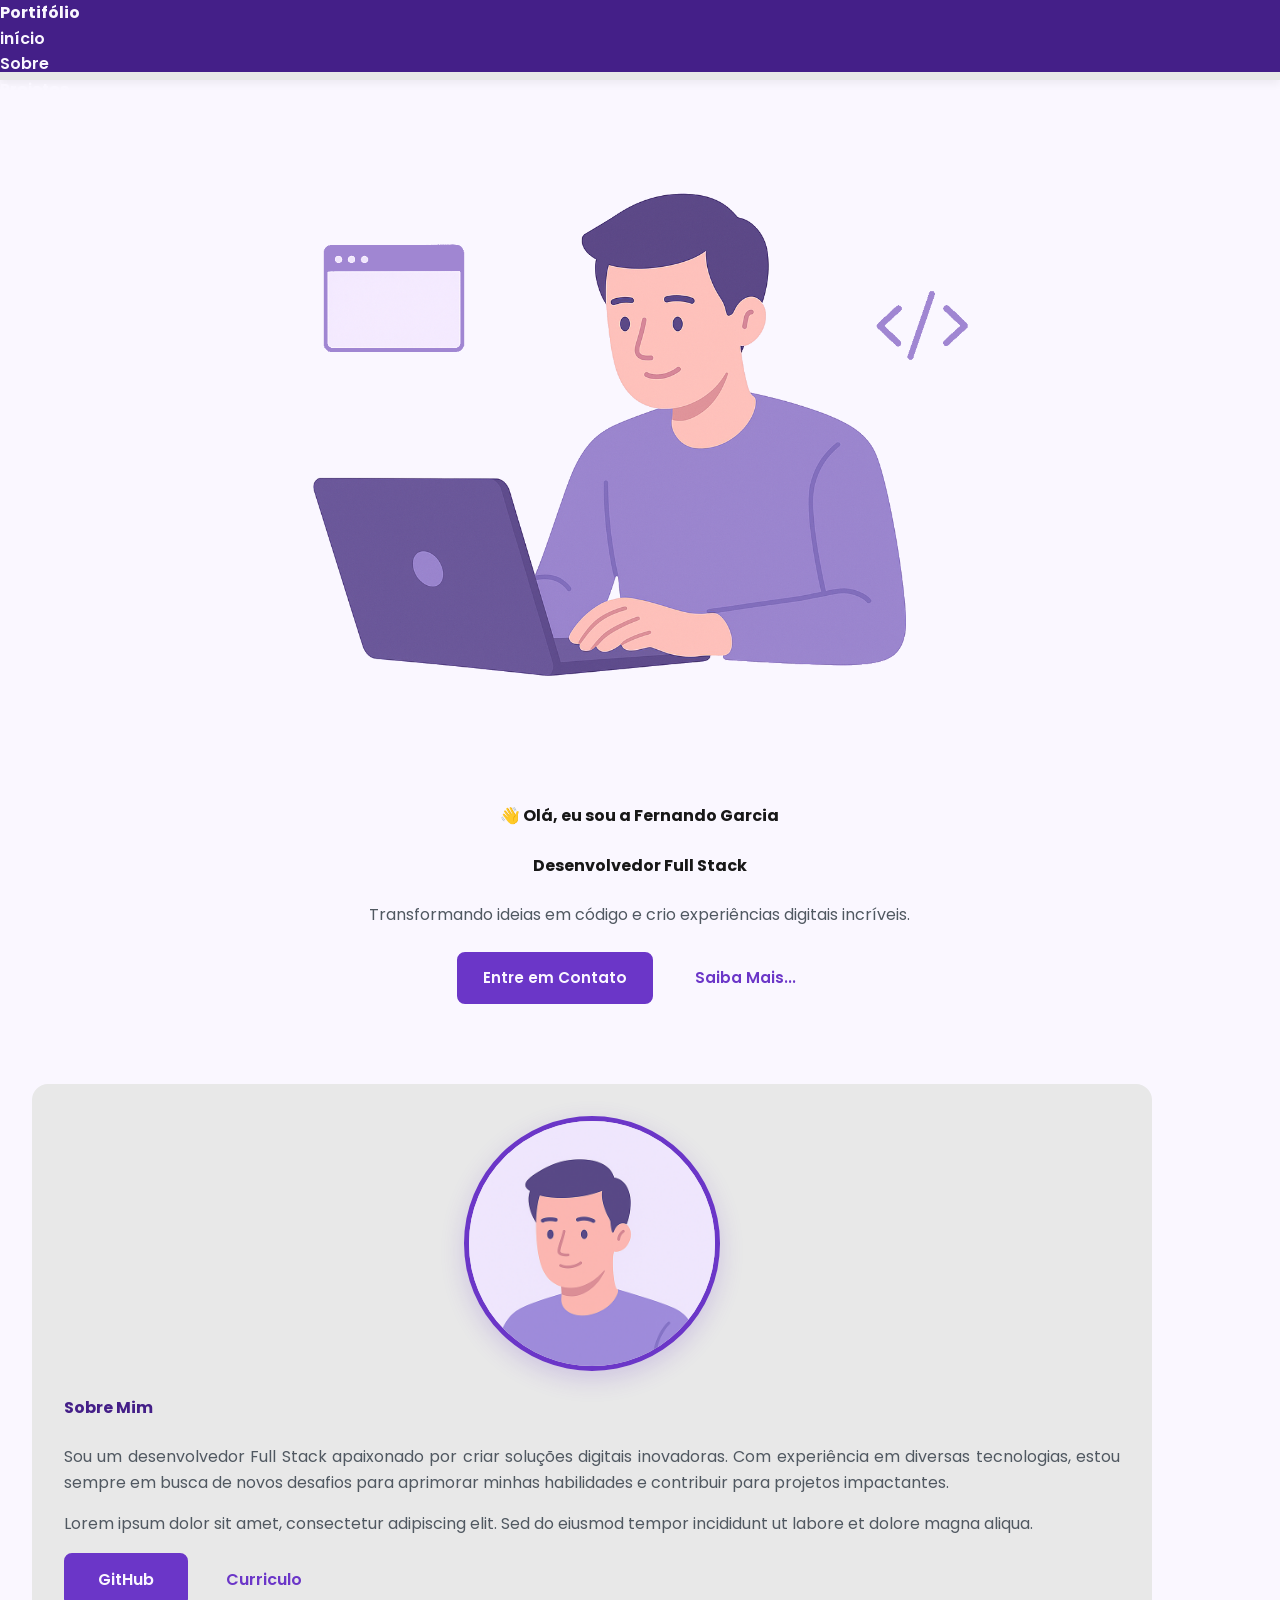
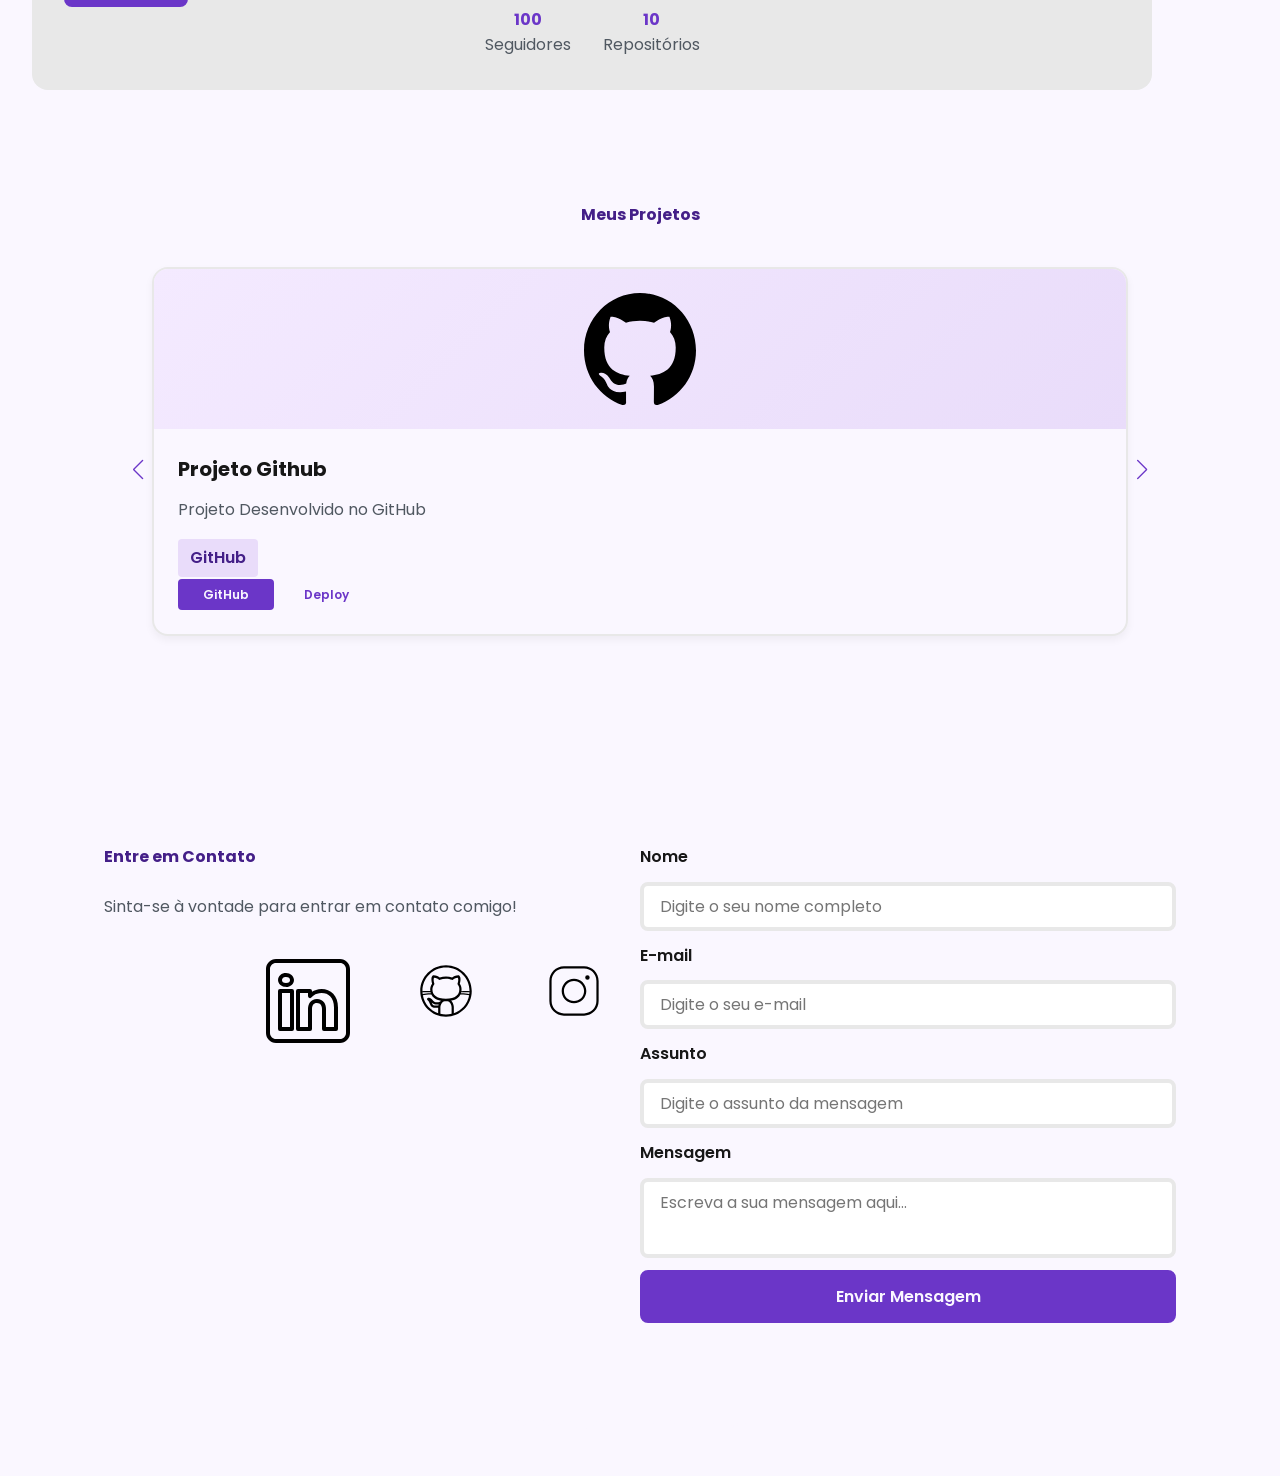
==== index.html @ 5443dad3 "HTML OK - CSS Atualizando" ====
<!DOCTYPE html>
<html lang="pt-br">

<head>

    <!-- Fontes do Google -->
    <link rel="preconnect" href="https://fonts.googleapis.com">
    <link rel="preconnect" href="https://fonts.gstatic.com" crossorigin>

    <!-- Fonte do Google - Poppins -->
    <link href="https://fonts.googleapis.com/css2?family=Poppins&display=swap" rel="stylesheet">

    <meta charset="UTF-8">

    <meta name="viewport" content="width=device-width, initial-scale=1.0">

    <meta name="author" content="Generation Brasil">
    <meta name="description" content="Portfólio da Generation Brasil, 
                desenvolvedor Full Stack especializado em criar experiências 
                digitais incríveis. Conheça meus projetos e entre em contato.">
    <meta name="robots" content="index, follow">

    <link rel="icon" type="image/svg+xml" href="./assets/img/favicon.svg">

    <!-- SWIPER CSS -->
    <link rel="stylesheet" href="https://cdn.jsdelivr.net/npm/swiper@11/swiper-bundle.min.css">

    <!-- Link para a Folha de Estilo da Página - CSS -->
    <link rel="stylesheet" href="./assets/css/style.css">

    <title>Portfólio Generation Brasil</title>
</head>

<body>
    <!-- Cabeçalho da Página (header) -->
    <header>

        <div class="menu- content">

            <!-- TÍTULO -->
            <a href="index.html" id="titulo">Portifólio</a>

            <!-- MENU -->
            <nav>
                <ul class="menus-list">
                    <li><a href="#hero">início</a></li>
                    <li><a href="#about">Sobre</a></li>
                    <li><a href="#projects">Projetos</a></li>
                    <li><a href="#contact">Contato</a></li>
                </ul>
            </nav>

        </div>

    </header>

    <!-- Seção Principal da Página (main) -->
    <main>

        <!-- Seção de Boas Vindas -->
        <section id="hero" class="section-container hero-container">

            <!-- BOAS VINDAS -->
            <article class="hero-content">

                <span>👋 Olá, eu sou a Fernando Garcia
                </span>
                <h1>Desenvolvedor Full Stack</h1>
                <p>Transformando ideias em código e crio experiências digitais incríveis.

                <div class="buttons-container">
                    <a href="#contact" class="botao">Entre em Contato</a>
                    <a href="#about" class="botao-outline">Saiba Mais...</a>
                </div>

            </article>

            <!-- IMAGEM -->
            <figure class="hero-image">
                <img src="./assets/img/foto_dev_man.svg" alt="Foto do Autor" class="float-animation">
            </figure>

        </section>

        <!-- Seção Sobre o Autor -->
        <section id="about" class="section-container about-container">

            <figure class="about-image">
                <img src="./assets/img/avatar_dev_man.svg" alt="Foto do Perfil">
            </figure>

            <article class="about-content">
                <h2>Sobre Mim</h2>
                <p>
                    Sou um desenvolvedor Full Stack apaixonado por criar soluções digitais inovadoras.
                    Com experiência em diversas tecnologias, estou sempre em busca de novos desafios para aprimorar
                    minhas habilidades e contribuir para projetos impactantes.
                </p>
                <p> Lorem ipsum dolor sit amet, consectetur adipiscing elit. Sed do eiusmod tempor incididunt ut labore
                    et dolore magna aliqua.
                </p>

                <div class="about-button-data">
                    <div class="button-container">
                        <a href="#" target="_blank" class="botao">GitHub</a>
                        <a href="#" target="_blank" class="botao-outline">Curriculo</a>
                    </div>

                    <div class="data-container">
                        <div class="data-item">
                            <span class="data-number">100</span>
                            <span class="data-label">Seguidores
                            </span>
                        </div>
                        <div class="data-item">
                            <span class="data-number">10</span>
                            <span class="data-label">Repositórios</span>
                        </div>
                    </div>
                </div>
            </article>

        </section>

        <!-- Seção de Projetos do Autor -->
        <section id="projects" class="section-container projects-container">
            <h2>Meus Projetos</h2>

            <!-- Swiper Container -->
            <div class="swiper projects-swiper">
                <div class="swiper-wrapper">
                    <div class="swiper-slide">

                        <article class="project-card">
                            <figure class="project-image">
                                <img src="./assets/icons/languages/github.svg" alt="Icone GitHub">
                            </figure>

                            <div class="project-content">
                                <h3>Projeto Github</h3>
                                <p>Projeto Desenvolvido no GitHub</p>

                                <div class="project-tags">
                                    <span class="tag">GitHub</span>
                                </div>

                                <div class="project-buttons">
                                    <a href="#" target="_blank" class="botao botao-sm">
                                        GitHub
                                    </a>
                                    <a href="#" target="_blank" class="botao-outline botao-sm">
                                        Deploy
                                    </a>

                                </div>
                            </div>
                        </article>
                    </div>
                </div>

                <!-- Botões de navegação -->
                <div class="swiper-button-next"></div>
                <div class="swiper-button-prev"></div>

                <!-- Paginação -->
                <div class="swiper-pagination"></div>
            </div>
        </section>


        <!-- Seção Formulário de Contato e Redes Sociais -->
        <section id="contact" class="section-container contact-container">
            <!-- REDES SOCIAIS -->
            <article class="contact-info">
                <h2>Entre em Contato</h2>
                <p>Sinta-se à vontade para entrar em contato comigo!</p>
                <div class="social-container">
                    <a href="#" target="_blank" class="social-icon" aria-label="LinkedIn">
                    </a>
                    <img src="./assets/icons/social/linkedin.svg" alt="Link para o Linkedin">
                    <a href="#" target="_blank" class="social-icon" aria-label="GitHub">
                        <img src="./assets/icons/social/github.svg" alt="Link para o GitHub">
                    </a>
                    <a href="#" target="_blank" class="social-icon" aria-label="Instagram">
                        <img src="./assets/icons/social/instagram.svg" alt="Link para o Instagram">
                    </a>
                </div>
            </article>

            <!-- FORMULÁRIO -->
            <form id="formulario">
                <label for="nome">Nome</label>
                <input id="nome" name="nome" type="text" placeholder="Digite o seu nome completo">
                <span id="erro-nome"></span>
                <label for="email">E-mail</label>
                <input id="email" name="email" type="text" placeholder="Digite o seu e-mail">
                <span id="erro-email"></span>
                <label for="assunto">Assunto</label>
                <input id="assunto" name="assunto" type="text" placeholder="Digite o assunto da mensagem">
                <span id="erro-assunto"></span>
                <label for="mensagem">Mensagem</label>
                <textarea id="mensagem" name="mensagem" placeholder="Escreva a sua mensagem aqui..."></textarea>
                <span id="erro-mensagem"></span>
                <button class="botao" type="submit">Enviar Mensagem</button>
            </form>
        </section>

    </main>

    <!-- Rodapé da Página (footer) -->
    <footer>
        Desenvolvido por Fernando Garcia - 2026
    </footer>
</body>

</html>
---- assets/css/style.css ----
* {
    margin: 0;
    padding: 0;
    box-sizing: border-box;
    font-family: 'Poppins', sans-serif;
    font-weight: 400;
    text-decoration: none;
    outline: none;
}

:root {
    /* Paleta de Cores - Purple */
    --purple-50: #f4eaff;
    --purple-100: #e9dcfa;
    --purple-200: #cdb3f0;
    --purple-300: #b186e5;
    --purple-400: #9460db;
    --purple-500: #6b36c8;
    --purple-600: #5b2ca0;
    --purple-700: #4c2177;
    --purple-800: #441f88;
    --purple-900: #2a0e4d;
    --purple-950: #1a0730;

    /* Cores Neutras */
    --gray-200: #e8e8e8;
    --gray-400: #505861;
    --black: #171717;
    --white: #FAF7FF;

    /* Cores de Estado */
    --error: #e63946;

    /* Sombras */
    --shadow-sm: 0 0.25rem 0.5rem rgba(0, 0, 0, 0.05);
    --shadow-md: 0 0.25rem 0.75rem rgba(107, 54, 200, 0.3);
    --shadow-lg: 0 0.5rem 1.5rem rgba(107, 54, 200, 0.2);

    /* Espaçamentos */
    --spacing-xs: 0.5rem;
    --spacing-sm: 1rem;
    --spacing-md: 1.5rem;
    --spacing-lg: 2rem;
    --spacing-xl: 3rem;
    --spacing-2xl: 4rem;

    /* Tamanhos de Fonte */
    --text-sm: 0.75rem;
    --text-base: 1rem;
    --text-lg: 1.25rem;
    --text-xl: 1.5rem;
    --text-2xl: 2rem;
    --text-3xl: 2.5rem;

    /* Border Radius */
    --radius-sm: 0.25rem;
    --radius-md: 0.5rem;
    --radius-lg: 1rem;
    --radius-xl: 2rem;
    --radius-full: 50%;

    /* Animação Padrão */
    --transition-default: all 0.3s ease;
}

html {
    scroll-behavior: smooth;
}

body {
    display: flex;
    flex-direction: column;
    min-height: 100vh;
    background-color: var(--white);
    line-height: 1.6;
    color: var(--black);
}

main {
    flex: 1;
}

.section-container {
    max-width: 70rem;
    margin: 0 auto;
    padding: var(--spacing-xl) var(--spacing-md);
    scroll-margin-top: 6rem;
}

.buttons-container {
    display: flex;
    gap: var(--spacing-sm);
}

.botao,
.botao-outline {
    display: inline-block;
    padding: 0.75rem 2rem;
    border: 0.15rem solid transparent;
    border-radius: var(--radius-md);
    font-size: var(--text-base);
    font-weight: 600;
    text-align: center;
    cursor: pointer;
    transition: var(--transition-default);
}

/* Botão preenchido (primário) */
.botao {
    border-color: var(--purple-500);
    background-color: var(--purple-500);
    color: var(--white);
}
.botao:hover {
    border-color: var(--purple-800);
    background-color: var(--purple-800);
    box-shadow: var(--shadow-md);
    transform: translateY(-0.25rem);
}


/* Botão outline (secundário) */
.botao-outline {
    border-color: var (--purple-500);
    background-color: transparent;
    color: var(--purple-500);
}
.botao-outline:hover {
    border-color: var(--purple-500);
    background-color: var(--purple-500);
    color: var(--white);
    transform: translateY(-0.25rem);
}


/* Modificador para botões pequenos (usado em projetos) */
.botao.botao-sm,
.botao-outline.botao-sm {
    min-width: 6rem;
    padding: 0.25rem var(--spacing-sm);
    border-width: 0.125rem;
    border-radius: 0.25rem;
    font-size: var(--text-sm);
}

header {
    position: sticky;
    top: 0;
    z-index: 1000;
    width: 100%;
    height: 5rem;
    border-bottom: var(--spacing-xs) solid var(--gray-200);
    background-color: var(--purple-800);
    box-shadow: var(--shadow-sm);
}
header a {
    font-weight: 600;
    color: var(--white);
    transition: color 0.3s ease;
}
header a:hover {
    color: var(--purple-100);
}



#titulo {
    font-size: var(--text-2x1);
    font-weight: 700;
}
.menu-content {
    display: flex;
    justify-content: space-between;
    align-items: center;
    max-width: 70rem;
    height: 100%;
    margin: 0 auto;
    padding: 0 var(--spacing-md);
}
.menu-list {
    display: flex;
    gap: var(--spacing-lg);
    list-style: none;
}
.menu-list a{
    padding: var(--spacing-xs);
}




.hero-container {
    display: flex;
    align-items: center;
    gap: var(--spacing-2xl);
    min-height: calc(100vh - 5rem);
}

.hero-content {
    display: flex;
    flex: 1;
    flex-direction: column;
    gap: var(--spacing-md);
}

.hero-content span {
    font-size: var(--text-xl);
    font-weight: 700;
}

.hero-content h1 {
    font-size: var(--text-3x1);
    font-weight: 700;
}

.hero-content p,
.about-content p,
.contact-info p {
    font-size: var(--text-lg);
    color: var(--gray-400);
}

.hero-image {
    display: flex;
    flex: 1;
    justify-content: center;
}

.hero-image img {
    width: 100%;
    max-width: 100%;
    border-radius: var(--radius-xl);
}

/* Animação flutuante */
@keyframes float {
0%,
100% {
transform: translateY(0);
}

50% {
transform: translateY(-1.25rem);
}
}

.float-animation {
animation: float 3s ease-in-out infinite;
}

.about-container {
    display: flex;
    align-items: center;
    gap:
    var(--spacing-2xl);
    margin: var(--spacing-2x1) auto;
    border-radius: var(--radius-lg);
    background-color: var(--gray-200);
}
.about-image {
    flex: 0 0 17.5rem;
}

.about-image img {
    width: 100%;
    border: 0.35rem solid var(--purple-500);
    border-radius: var(--radius-full);
    box-shadow: var(--shadow-lg);
}

.about-content h2,
.projects-container h2,
.contact-info h2 {
    margin-bottom: var(--spacing-md);
    font-size: var(--text-3x1);
    font-weight: 700;
    color: var(--purple-800);
}

.about-content p {
    margin-bottom: var(--spacing-sm);
    text-align: justify;
}

.about-buttons-data {
    display: flex;
    justify-content: space-between;
    align-items: center;
    gap: var(--spacing-lg);
    margin-top: var(--spacing-lg);
}

.about-buttons-data.botao {
    margin-right: auto;
}

.data-container {
    display: flex;
    gap: var(--spacing-lg);
    margin-top: 0;
}

.data-item {
    display: flex;
    flex-direction: column;
    align-items: center;
}

.data-number {
    font-size: var(--text-x1);
    font-weight: 700;
    text-align: center;
    color: var(--purple-500);
}

.data-label {
    font-size: var(--text-base);
    text-align: center;
    color: var(--gray-400);
}

.projects-container {
    scroll-margin-top: 3rem;
    margin: var(--spacing-2xl) auto;
    text-align: center;
}

.projects-swiper {
    position: relative;
    width: 100%;
    padding: var(--spacing-sm) var(--spacing-xl) var(--spacing-xl);
    overflow: hidden;
}

.project-card {
    display: flex;
    flex-direction: column;
    width: 100%;
    height: 100%;
    border: 0.15rem solid var(--gray-200);
    border-radius: var(--radius-lg);
    background-color: var(--white);
    box-shadow: var(--shadow-sm);
    overflow: hidden;
    transition: var(--transition-default);
}

.project-card:hover {
    box-shadow: var(--shadow-lg);
}

.project-image {
    display: flex;
    align-items: center;
    justify-content: center;
    width: 100%;
    height: 10rem;
    background: linear-gradient(135deg, var(--purple-50) 0%, var(--purple-100) 100%);
}

.project-image img {
    width: 75%;
    height: 75%;
    max-width: 7rem;
    max-height: 7rem;
    object-fit: contain;
    transition: transform 0.3s ease;
}

.project-content {
    display: flex;
    flex: 1;
    flex-direction: column;
    padding: var(--spacing-md);
    text-align: left;
}

.project-content h3 {
    margin-bottom: 0.75rem;
    font-size: var(--text-lg);
    font-weight: 700;
}

.project-content p {
    flex: 1;
    margin-bottom: var(--spacing-sm);
    font-size: 0.95rem;
    color: var(--gray-400);
}

.project-tags {
    display: flex;
    flex-wrap: wrap;
    gap: var(--spacing-xs);
}

.tag {
    padding: 0.375rem 0.75rem;
    border-radius: var(--radius-sm);
    background-color: var(--purple-100);
    font-size: var(--text-sm);
    font-weight: 600;
    color: var(--purple-800);
}

project-buttons {
    display: flex;
    justify-content: center;
    align-items: center;
    gap: 0.75rem;
    margin-top: var(--spacing-sm);
}

.swiper-wrapper {
    align-items: stretch;
}

.swiper-slide {
    display: flex;
    height: auto;
}

/* Botões do Swiper (navegação) */
.swiper-button-next,
.swiper-button-prev {
    width: 3rem;
    height: 3rem;
}

.swiper-button-next:after,
.swiper-button-prev:after {
    font-size: var(--text-lg);
    color: var(--purple-500);
}

.swiper-button-next:hover:after,
.swiper-button-prev:hover:after {
    color: var(--purple-800);
}

/* Indicadores de paginação */
.swiper-pagination-bullet {
    width: 0.75rem;
    height: 0.75rem;
    background-color: var(--gray-200);
    opacity: 1;
}

.swiper-pagination-bullet-active {
    width: var(--spacing-lg);
    border-radius: var(--radius-sm);
    background-color: var(--purple-500);
}

.contact-container {
    display: grid;
    grid-template-columns: 1fr 1fr;
    gap: var(--spacing-2x1);
}

.contact-info h2 {
    margin-bottom: var(--spacing-md);
}

.contact-info p {
    margin-bottom: var(--spacing-lg);
}

.social-container {
    display: flex;
    justify-content: center;
    gap: var(--spacing-xl);
}

.social-icon {
    width: 5rem;
    height: 5rem;
    padding: 0.75rem;
    border-radius: var(--radius-md);
    transition: var(--transition-default);
}

.social-icon img {
    width: 100%;
    filter: brightness (0) saturate (100%);
    transition: filter 0.3s ease;
}

.social-icon:hover img {
filter: brightness(0)
        saturate (100%)
        invert (42%)
        sepia (93%)
        saturate (1352%)
        hue-rotate(243deg)
        brightness (79%)
        contrast (91%);
}

/* Formulário */
form {
    display: flex;
    flex-direction: column;
    gap: 0.75rem;
}

form label {
    font-size: var(--text-base);
    font-weight: 600;
}

form input,
form textarea {
    width: 100%;
    padding: 0.5rem var(--spacing-sm);
    border: 0.25rem solid var(--gray-200);
    border-radius: var(--radius-md);
    font-family: inherit;
    font-size: var(--text-base);
    transition: border-color 0.3s ease;
}

form input:focus,
form textarea:focus {
    border-color: var(--purple-500);
    outline: none;
}

form textarea {
    min-height: 5rem;
    resize: none;
}

form span {
    margin-top: -0.75rem;
    font-size: var(--text-sm);
    color: var(--error);
}

footer {
    padding: 2.5rem;
    background: linear-gradient(to right, var(--purple-500), var (--purple-800));
    font-weight: 600;
    text-align: center;
    color: var(--white);
}

.success-container {
    display: flex;
    flex-direction: column;
    justify-content: center;
    align-items: center;
    width: 100%;
    min-height: calc(100vh - 12.5rem);
    padding: var(--spacing-xl) var(--spacing-md);
}

.success-content {
    display: flex;
    flex-direction: column;
    align-items: center;
    gap: var(--spacing-md);
    max-width: 37.5rem;
    text-align: center;
}

.success-content h1 {
    font-size: var(--text-3x1);
    font-weight: 700;
    color: var(--purple-800);
}

.success-content h2 {
    font-size: var(--text-lg);
    color: var(--gray-400);
}

.success-icon {
    display: flex;
    align-items: center;
    justify-content: center;
    width: 7.5rem;
    height: 7.5rem;
    border-radius: var(--radius-full);
    background-color: var(--purple-100);
}

.success-icon img {
width: 6rem;
height: 6em;
filter: brightness (0)
        saturate (100%)
        invert(11%)
        sepia (69%)
        saturate (3759%)
        hue-rotate (256deg)
        brightness (101%)
        contrast(96%);
}






@media screen and (max-width: 1024px)

/* Layout */
.section-container {
    padding: var(--spacing-lg) var(--spacing-md);
}

/* Tipografia */
.section-container h1 { font-size: var(--text-3x1);
}

.section-container h2 {
    font-size: var(--text-2x1);
}

.section-container p {
    font-size: var(--text-base);
}

.section-container span {
    font-size: var(--text-1g);
}

.success-content h1 {
    font-size: var(--text-3x1);
}

.success-content h2 {
    font-size: var(--text-xl);
}

/* Header Oculta menu em telas pequenas */
@media (max-width: 768px) {
    .menu-list {
        display: none;
    }
}   


/* Hero */
.hero-container {
    flex-direction: column-reverse;
    gap: var(--spacing-lg);
    min-height: 60vh;
    text-align: center;
}

.hero-content,
.hero-image {
    width: 90%;
}

.hero-image img {
object-fit: cover;
}

.buttons-container {
    justify-content: center;
    width: 100%;
}

.hero-container .botao,
.hero-container .botao-outline {
    padding: 0.75rem 1.5rem;
    font-size: 0.95rem;
    white-space: nowrap;
}

/* About */
.about-container {
flex-direction: column;
gap: var(--spacing-md);
margin: var(--spacing-lg);
padding: var(--spacing-lg);
}
.about-image {
flex: 00 auto;
width: 100%;
display: flex;
justify-content: center;
}
.about-image img {
max-width: 16rem;
width: 100%;
}
.about-content {
width: 100%;
}
.about-buttons-data {
flex-direction: column;
gap: var(--spacing-md);
align-items: stretch;
}
.about-buttons-data .botao {
margin-right: 0;
}
.data-container {
justify-content: center;
width: 100%;
}







/Projects/
.projects-container {
margin: var(--spacing-1g) auto 0;
}
.projects-swiper {
}
margin: 0;
padding: var(--spacing-sm) var(--spacing-1g) 2.5rem;
.project-card {
width: 100%;
height: 30rem;
min-height: 30rem;
max-height: 30rem;
max-width: 100%;
}
.project-content {
display: flex;
flex-direction: column;
justify-content: space-between;
height: 100%;
}
.project-content p {
flex: 1;
overflow: hidden;
}
.project-tags {
min-height: 2.5rem;
align-items: flex-start;
}
.swiper-wrapper {
align-items: stretch;
}
.swiper-slide {
display: flex;
justify-content: center;
align-items: stretch;
}
height: auto;
.swiper-button-next,
.swiper-button-prev {
display: none;
}

/* Contact */
.contact-container {
}
grid-template-columns: 1fr;
gap: var(--spacing-lg);
width: 90%;
margin: 0 auto;
/* Success Page */
.success-container {
padding: var(--spacing-x1) var(--spacing-md);
min-height: calc(100vh 10rem);
}
.success-content {
gap: var(--spacing-lg);
max-width: 35rem;
}
.success-icon {
width: 6rem;
height: 6rem;
}
.success-icon img {
width: 5rem;
height: 5rem;
}


@media screen and (max-width: 480px) {
/* Layout */
.section-container {
padding: var(--spacing-md) var(--spacing-sm);
}
/* Tipografia Mobile */
.section-container h1 {
font-size: var(--text-x1);
}
.section-container h2 {
font-size: var(--text-xl);
}
.section-container p {
font-size: var(--text-base);
}
.section-container span {
font-size: var(--text-lg);
}
.success-content h1 {
font-size: var(--text-xl);
}
.success-content h2 {
font-size: var(--text-base);
}
/* Header */
#titulo {
font-size: var(--text-xl);
}
.menu-list {
display: none;
}

/* Hero */
.hero-container {
gap: var(--spacing-sm);
}
.hero-content {
gap: var(--spacing-xs);
width: 100%;
}
.buttons-container {
flex-direction: column;
gap: 0.75rem;
width: 100%;
}
.buttons-container.botao,
.buttons-container .botao-outline {
width: 100%;
}
.hero-container .botao,
.hero-container.botao-outline {
padding: 0.75rem 1rem;
font-size: 0.95rem;
white-space: nowrap;
}
.hero-image {
width: 100%;
}
.hero-image img {
max-width: 20rem;
}

/ About
.about-container {
margin: var(--spacing-lg) 0.5rem;
var(--spacing-md); padding:
}
.about-image img {
max-width: 14rem;
}
.about-buttons-data.botao,
.about-buttons-data.botao-outline {
width: 100%;
padding: 0.75rem var(--spacing-lg);
font-size: var(--text-base);
text-align: center;
}
.data-number {
font-size: var(--text-1g);
}
.data-label {
font-size: var(--text-sm);
}

/* Projects */
.projects-container {
margin: var(--spacing-lg) auto 0;
}
.projects-swiper {
position: relative;
margin: 0;
padding: var(--spacing-sm) 0 2rem 0;
overflow: visible;
}
.project-card   {
width: 100%;
height: 20rem;
max-width: 20rem;
}
.project-image {
height: 10rem;
}
.project-content {
padding: var(--spacing-md);
}
.project-content h3 {
font-size: 1.25rem;
}
.project-content p {
font-size: 0.95rem;
}

/* Contact */
.contact-container (
width: 100%;
}
.contact-info p {
margin-bottom: var(--spacing-md);
}
.social-container {
flex-wrap: wrap;
gap: var(--spacing-1g);
margin-bottom: var(--spacing-xs);
}
.social-icon {
width: 4rem;
height: 4rem;
}

/* Formulário */
form {
gap: var(--spacing-sm);
}
form label {
font-size: 0.95rem;
}
form input,
form textarea {
padding: 0.75rem;
font-size: var(--text-base);
}
form button {
padding: 0.75rem var(--spacing-md);
font-size: var(--text-base);
}

/* Footer */
footer {
padding: var(--spacing-md) var(--spacing-sm);
font-size: var(--text-sm);
}
/ Success Page */
.success-container {
padding: var(--spacing-1g) var(--spacing-sm);
min-height: calc(100vh8rem);
}
.success-content {
gap: var(--spacing-md);
max-width: 100%;
padding: 0 var(--spacing-sm);
}
.success-icon {
width: 5rem;
height: 5rem;
}
.success-icon img {
width: 4rem;
height: 4rem;
}
.success-content .botao {
width: 100%;
max-width: 20rem;
padding: 0.75rem var(--spacing-lg);
}
}
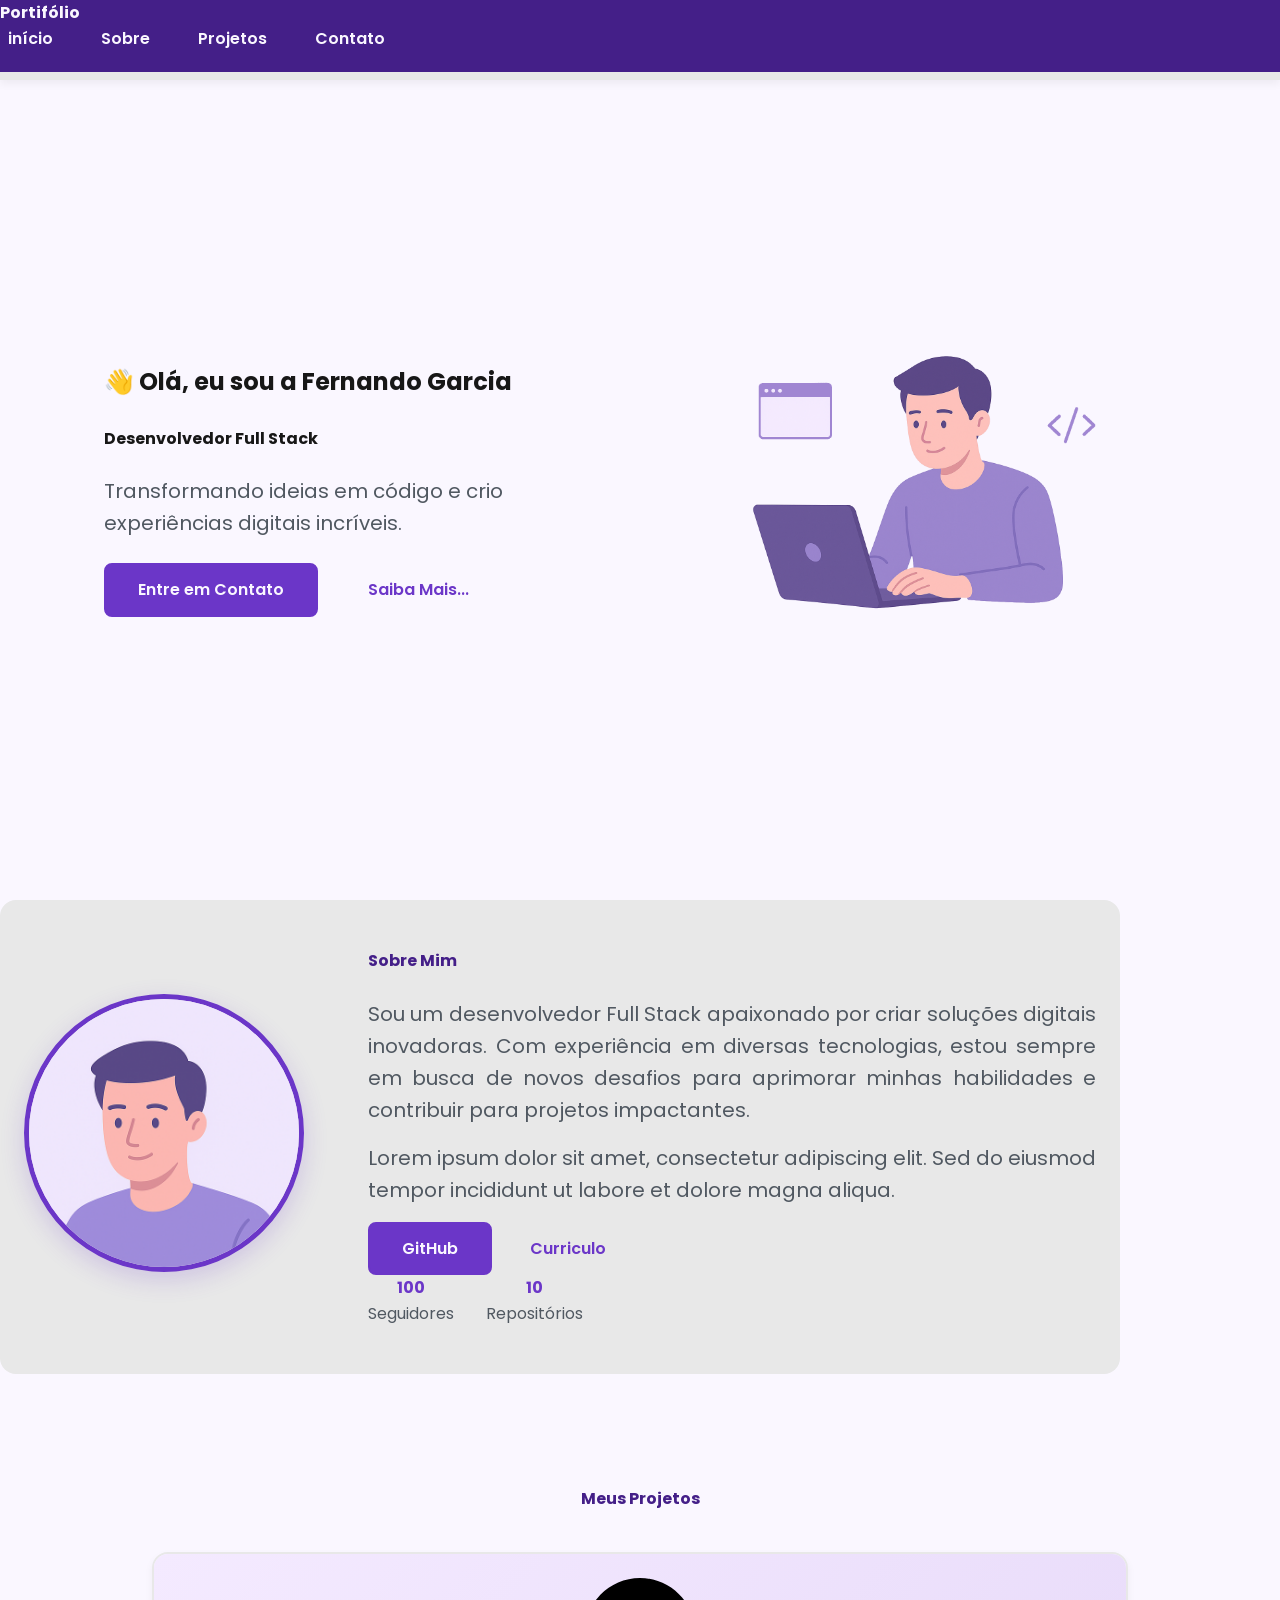
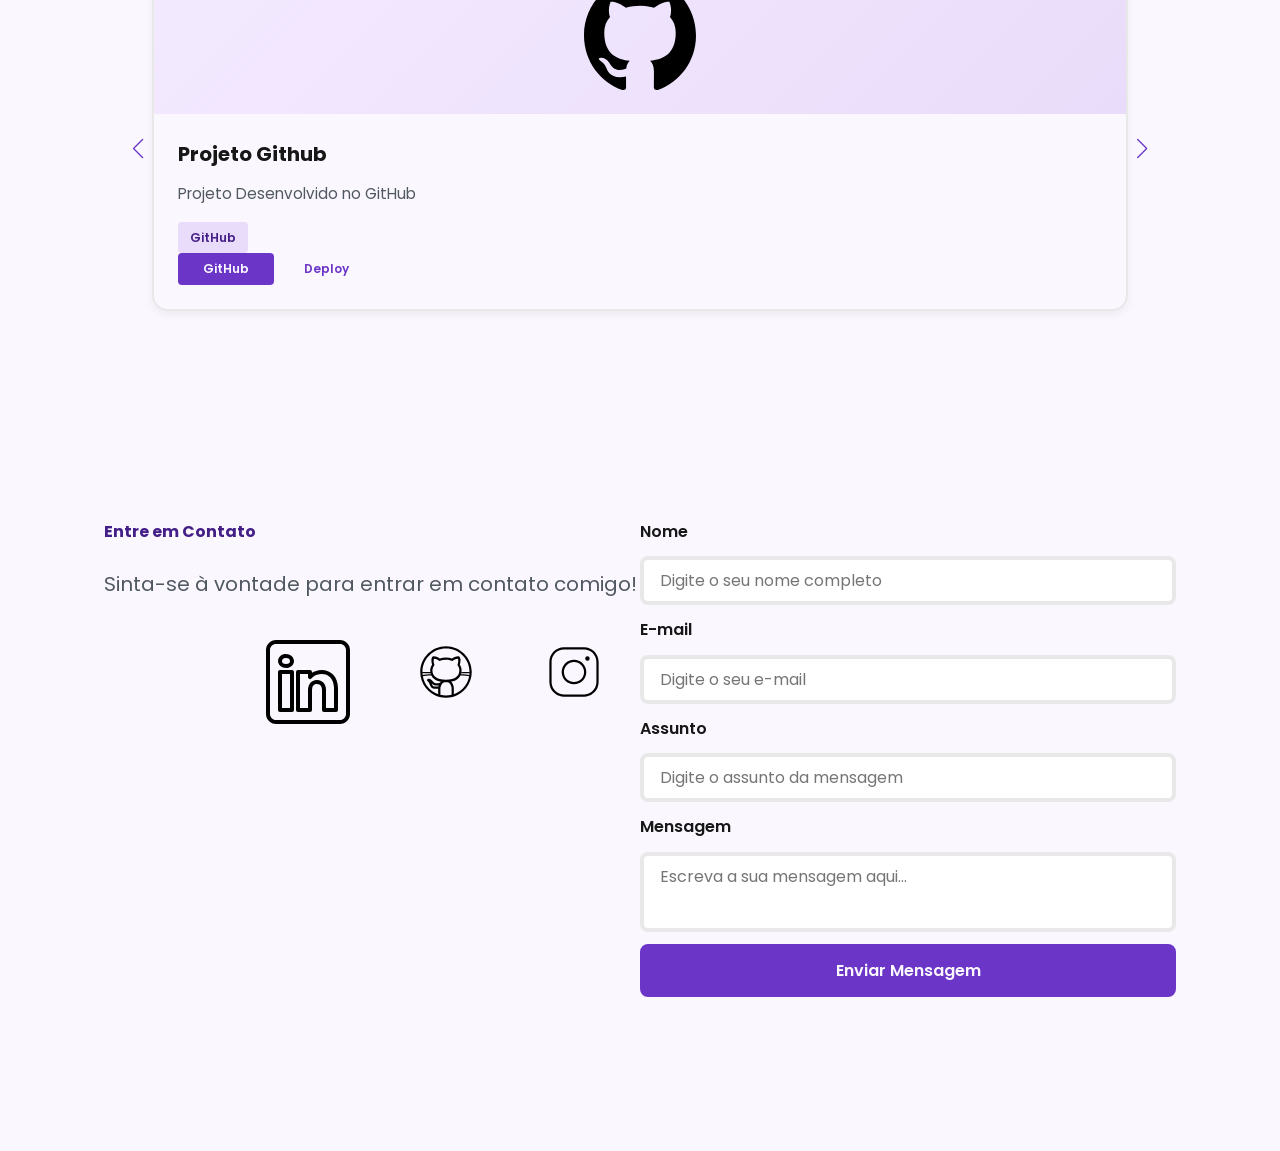
==== commit 07ff809b: "Ajustando" ====
--- a/index.html
+++ b/index.html
@@ -28,7 +28,7 @@
     <!-- Link para a Folha de Estilo da Página - CSS -->
     <link rel="stylesheet" href="./assets/css/style.css">
 
-    <title>Portfólio Generation Brasil</title>
+    <title>Meu Portfólio</title>
 </head>
 
 <body>
@@ -42,7 +42,7 @@
 
             <!-- MENU -->
             <nav>
-                <ul class="menus-list">
+                <ul class="menu-list">
                     <li><a href="#hero">início</a></li>
                     <li><a href="#about">Sobre</a></li>
                     <li><a href="#projects">Projetos</a></li>
--- a/assets/css/style.css
+++ b/assets/css/style.css
@@ -111,6 +111,7 @@
     background-color: var(--purple-500);
     color: var(--white);
 }
+
 .botao:hover {
     border-color: var(--purple-800);
     background-color: var(--purple-800);
@@ -125,6 +126,7 @@
     background-color: transparent;
     color: var(--purple-500);
 }
+
 .botao-outline:hover {
     border-color: var(--purple-500);
     background-color: var(--purple-500);
@@ -153,11 +155,13 @@
     background-color: var(--purple-800);
     box-shadow: var(--shadow-sm);
 }
+
 header a {
     font-weight: 600;
     color: var(--white);
     transition: color 0.3s ease;
 }
+
 header a:hover {
     color: var(--purple-100);
 }
@@ -168,6 +172,7 @@
     font-size: var(--text-2x1);
     font-weight: 700;
 }
+
 .menu-content {
     display: flex;
     justify-content: space-between;
@@ -177,12 +182,14 @@
     margin: 0 auto;
     padding: 0 var(--spacing-md);
 }
+
 .menu-list {
     display: flex;
     gap: var(--spacing-lg);
     list-style: none;
 }
-.menu-list a{
+
+.menu-list a {
     padding: var(--spacing-xs);
 }
 
@@ -234,29 +241,31 @@
 
 /* Animação flutuante */
 @keyframes float {
-0%,
-100% {
-transform: translateY(0);
-}
-
-50% {
-transform: translateY(-1.25rem);
-}
+
+    0%,
+    100% {
+        transform: translateY(0);
+    }
+
+    50% {
+        transform: translateY(-1.25rem);
+    }
 }
 
 .float-animation {
-animation: float 3s ease-in-out infinite;
+    animation: float 3s ease-in-out infinite;
 }
 
 .about-container {
     display: flex;
     align-items: center;
     gap:
-    var(--spacing-2xl);
+        var(--spacing-2xl);
     margin: var(--spacing-2x1) auto;
     border-radius: var(--radius-lg);
     background-color: var(--gray-200);
 }
+
 .about-image {
     flex: 0 0 17.5rem;
 }
@@ -487,14 +496,7 @@
 }
 
 .social-icon:hover img {
-filter: brightness(0)
-        saturate (100%)
-        invert (42%)
-        sepia (93%)
-        saturate (1352%)
-        hue-rotate(243deg)
-        brightness (79%)
-        contrast (91%);
+    filter: brightness(0) saturate (100%) invert (42%) sepia (93%) saturate (1352%) hue-rotate(243deg) brightness (79%) contrast (91%);
 }
 
 /* Formulário */
@@ -586,371 +588,424 @@
 }
 
 .success-icon img {
-width: 6rem;
-height: 6em;
-filter: brightness (0)
+    width: 6rem;
+    height: 6em;
+    filter: brightness(0)
         saturate (100%)
-        invert(11%)
-        sepia (69%)
-        saturate (3759%)
-        hue-rotate (256deg)
-        brightness (101%)
-        contrast(96%);
-}
-
-
-
-
-
-
-@media screen and (max-width: 1024px)
-
-/* Layout */
-.section-container {
-    padding: var(--spacing-lg) var(--spacing-md);
-}
-
-/* Tipografia */
-.section-container h1 { font-size: var(--text-3x1);
-}
-
-.section-container h2 {
-    font-size: var(--text-2x1);
-}
-
-.section-container p {
-    font-size: var(--text-base);
-}
-
-.section-container span {
-    font-size: var(--text-1g);
-}
-
-.success-content h1 {
-    font-size: var(--text-3x1);
-}
-
-.success-content h2 {
-    font-size: var(--text-xl);
-}
-
-/* Header Oculta menu em telas pequenas */
-@media (max-width: 768px) {
-    .menu-list {
+        invert (42%)
+        sepia (93%)
+        saturate (1352%)
+        hue-rotate(243deg)
+        brightness (79%)
+        contrast (91%);
+
+}
+
+
+@media screen and (max-width: 1024px) {
+
+    /* Layout */
+    .section-container {
+        padding: var(--spacing-lg) var(--spacing-md);
+    }
+
+    /* Tipografia */
+    .section-container h1 {
+        font-size: var(--text-3x1);
+    }
+
+    .section-container h2 {
+        font-size: var(--text-2x1);
+    }
+
+    .section-container p {
+        font-size: var(--text-base);
+    }
+
+    .section-container span {
+        font-size: var(--text-1g);
+    }
+
+    .success-content h1 {
+        font-size: var(--text-3x1);
+    }
+
+    .success-content h2 {
+        font-size: var(--text-xl);
+    }
+
+    /* Header Oculta menu em telas pequenas */
+    @media (max-width: 768px) {
+        .menu-list {
+            display: none;
+        }
+    }
+
+
+    /* Hero */
+    .hero-container {
+        flex-direction: column-reverse;
+        gap: var(--spacing-lg);
+        min-height: 60vh;
+        text-align: center;
+    }
+
+    .hero-content,
+    .hero-image {
+        width: 90%;
+    }
+
+    .hero-image img {
+        object-fit: cover;
+    }
+
+    .buttons-container {
+        justify-content: center;
+        width: 100%;
+    }
+
+    .hero-container .botao,
+    .hero-container .botao-outline {
+        padding: 0.75rem 1.5rem;
+        font-size: 0.95rem;
+        white-space: nowrap;
+    }
+
+    /* About */
+    .about-container {
+        flex-direction: column;
+        gap: var(--spacing-md);
+        margin: var(--spacing-lg);
+        padding: var(--spacing-lg);
+    }
+
+    .about-image {
+        flex: 00 auto;
+        width: 100%;
+        display: flex;
+        justify-content: center;
+    }
+
+    .about-image img {
+        max-width: 16rem;
+        width: 100%;
+    }
+
+    .about-content {
+        width: 100%;
+    }
+
+    .about-buttons-data {
+        flex-direction: column;
+        gap: var(--spacing-md);
+        align-items: stretch;
+    }
+
+    .about-buttons-data .botao {
+        margin-right: 0;
+    }
+
+    .data-container {
+        justify-content: center;
+        width: 100%;
+    }
+
+
+
+
+
+
+
+    /* Projects */
+    .projects-container {
+        margin: var(--spacing-1g) auto 0;
+    }
+
+    .projects-swiper {
+        margin: 0;
+        padding: var(--spacing-sm) var(--spacing-1g) 2.5rem;
+    }
+
+    .project-card {
+        width: 100%;
+        height: 30rem;
+        min-height: 30rem;
+        max-height: 30rem;
+        max-width: 100%;
+    }
+
+    .project-content {
+        display: flex;
+        flex-direction: column;
+        justify-content: space-between;
+        height: 100%;
+    }
+
+    .project-content p {
+        flex: 1;
+        overflow: hidden;
+    }
+
+    .project-tags {
+        min-height: 2.5rem;
+        align-items: flex-start;
+    }
+
+    .swiper-wrapper {
+        align-items: stretch;
+    }
+
+    .swiper-slide {
+        display: flex;
+        justify-content: center;
+        align-items: stretch;
+        height: auto;
+    }
+
+    .swiper-button-next,
+    .swiper-button-prev {
         display: none;
     }
-}   
-
-
-/* Hero */
-.hero-container {
-    flex-direction: column-reverse;
-    gap: var(--spacing-lg);
-    min-height: 60vh;
-    text-align: center;
-}
-
-.hero-content,
-.hero-image {
-    width: 90%;
-}
-
-.hero-image img {
-object-fit: cover;
-}
-
-.buttons-container {
-    justify-content: center;
-    width: 100%;
-}
-
-.hero-container .botao,
-.hero-container .botao-outline {
-    padding: 0.75rem 1.5rem;
-    font-size: 0.95rem;
-    white-space: nowrap;
-}
-
-/* About */
-.about-container {
-flex-direction: column;
-gap: var(--spacing-md);
-margin: var(--spacing-lg);
-padding: var(--spacing-lg);
-}
-.about-image {
-flex: 00 auto;
-width: 100%;
-display: flex;
-justify-content: center;
-}
-.about-image img {
-max-width: 16rem;
-width: 100%;
-}
-.about-content {
-width: 100%;
-}
-.about-buttons-data {
-flex-direction: column;
-gap: var(--spacing-md);
-align-items: stretch;
-}
-.about-buttons-data .botao {
-margin-right: 0;
-}
-.data-container {
-justify-content: center;
-width: 100%;
-}
-
-
-
-
-
-
-
-/Projects/
-.projects-container {
-margin: var(--spacing-1g) auto 0;
-}
-.projects-swiper {
-}
-margin: 0;
-padding: var(--spacing-sm) var(--spacing-1g) 2.5rem;
-.project-card {
-width: 100%;
-height: 30rem;
-min-height: 30rem;
-max-height: 30rem;
-max-width: 100%;
-}
-.project-content {
-display: flex;
-flex-direction: column;
-justify-content: space-between;
-height: 100%;
-}
-.project-content p {
-flex: 1;
-overflow: hidden;
-}
-.project-tags {
-min-height: 2.5rem;
-align-items: flex-start;
-}
-.swiper-wrapper {
-align-items: stretch;
-}
-.swiper-slide {
-display: flex;
-justify-content: center;
-align-items: stretch;
-}
-height: auto;
-.swiper-button-next,
-.swiper-button-prev {
-display: none;
-}
-
-/* Contact */
-.contact-container {
-}
-grid-template-columns: 1fr;
-gap: var(--spacing-lg);
-width: 90%;
-margin: 0 auto;
-/* Success Page */
-.success-container {
-padding: var(--spacing-x1) var(--spacing-md);
-min-height: calc(100vh 10rem);
-}
-.success-content {
-gap: var(--spacing-lg);
-max-width: 35rem;
-}
-.success-icon {
-width: 6rem;
-height: 6rem;
-}
-.success-icon img {
-width: 5rem;
-height: 5rem;
-}
-
-
-@media screen and (max-width: 480px) {
-/* Layout */
-.section-container {
-padding: var(--spacing-md) var(--spacing-sm);
-}
-/* Tipografia Mobile */
-.section-container h1 {
-font-size: var(--text-x1);
-}
-.section-container h2 {
-font-size: var(--text-xl);
-}
-.section-container p {
-font-size: var(--text-base);
-}
-.section-container span {
-font-size: var(--text-lg);
-}
-.success-content h1 {
-font-size: var(--text-xl);
-}
-.success-content h2 {
-font-size: var(--text-base);
-}
-/* Header */
-#titulo {
-font-size: var(--text-xl);
-}
-.menu-list {
-display: none;
-}
-
-/* Hero */
-.hero-container {
-gap: var(--spacing-sm);
-}
-.hero-content {
-gap: var(--spacing-xs);
-width: 100%;
-}
-.buttons-container {
-flex-direction: column;
-gap: 0.75rem;
-width: 100%;
-}
-.buttons-container.botao,
-.buttons-container .botao-outline {
-width: 100%;
-}
-.hero-container .botao,
-.hero-container.botao-outline {
-padding: 0.75rem 1rem;
-font-size: 0.95rem;
-white-space: nowrap;
-}
-.hero-image {
-width: 100%;
-}
-.hero-image img {
-max-width: 20rem;
-}
-
-/ About
-.about-container {
-margin: var(--spacing-lg) 0.5rem;
-var(--spacing-md); padding:
-}
-.about-image img {
-max-width: 14rem;
-}
-.about-buttons-data.botao,
-.about-buttons-data.botao-outline {
-width: 100%;
-padding: 0.75rem var(--spacing-lg);
-font-size: var(--text-base);
-text-align: center;
-}
-.data-number {
-font-size: var(--text-1g);
-}
-.data-label {
-font-size: var(--text-sm);
-}
-
-/* Projects */
-.projects-container {
-margin: var(--spacing-lg) auto 0;
-}
-.projects-swiper {
-position: relative;
-margin: 0;
-padding: var(--spacing-sm) 0 2rem 0;
-overflow: visible;
-}
-.project-card   {
-width: 100%;
-height: 20rem;
-max-width: 20rem;
-}
-.project-image {
-height: 10rem;
-}
-.project-content {
-padding: var(--spacing-md);
-}
-.project-content h3 {
-font-size: 1.25rem;
-}
-.project-content p {
-font-size: 0.95rem;
-}
-
-/* Contact */
-.contact-container (
-width: 100%;
-}
-.contact-info p {
-margin-bottom: var(--spacing-md);
-}
-.social-container {
-flex-wrap: wrap;
-gap: var(--spacing-1g);
-margin-bottom: var(--spacing-xs);
-}
-.social-icon {
-width: 4rem;
-height: 4rem;
-}
-
-/* Formulário */
-form {
-gap: var(--spacing-sm);
-}
-form label {
-font-size: 0.95rem;
-}
-form input,
-form textarea {
-padding: 0.75rem;
-font-size: var(--text-base);
-}
-form button {
-padding: 0.75rem var(--spacing-md);
-font-size: var(--text-base);
-}
-
-/* Footer */
-footer {
-padding: var(--spacing-md) var(--spacing-sm);
-font-size: var(--text-sm);
-}
-/ Success Page */
-.success-container {
-padding: var(--spacing-1g) var(--spacing-sm);
-min-height: calc(100vh8rem);
-}
-.success-content {
-gap: var(--spacing-md);
-max-width: 100%;
-padding: 0 var(--spacing-sm);
-}
-.success-icon {
-width: 5rem;
-height: 5rem;
-}
-.success-icon img {
-width: 4rem;
-height: 4rem;
-}
-.success-content .botao {
-width: 100%;
-max-width: 20rem;
-padding: 0.75rem var(--spacing-lg);
-}
-}+
+    /* Contact */
+    .contact-container {
+
+        grid-template-columns: 1fr;
+        gap: var(--spacing-lg);
+        width: 90%;
+        margin: 0 auto;
+    }
+
+    /* Success Page */
+    .success-container {
+        padding: var(--spacing-x1) var(--spacing-md);
+        min-height: calc(100vh 10rem);
+    }
+
+    .success-content {
+        gap: var(--spacing-lg);
+        max-width: 35rem;
+    }
+
+    .success-icon {
+        width: 6rem;
+        height: 6rem;
+    }
+
+    .success-icon img {
+        width: 5rem;
+        height: 5rem;
+    }
+
+
+    @media screen and (max-width: 480px) {
+
+        /* Layout */
+        .section-container {
+            padding: var(--spacing-md) var(--spacing-sm);
+        }
+
+        /* Tipografia Mobile */
+        .section-container h1 {
+            font-size: var(--text-x1);
+        }
+
+        .section-container h2 {
+            font-size: var(--text-xl);
+        }
+
+        .section-container p {
+            font-size: var(--text-base);
+        }
+
+        .section-container span {
+            font-size: var(--text-lg);
+        }
+
+        .success-content h1 {
+            font-size: var(--text-xl);
+        }
+
+        .success-content h2 {
+            font-size: var(--text-base);
+        }
+
+        /* Header */
+        #titulo {
+            font-size: var(--text-xl);
+        }
+
+        .menu-list {
+            display: none;
+        }
+
+        /* Hero */
+        .hero-container {
+            gap: var(--spacing-sm);
+        }
+
+        .hero-content {
+            gap: var(--spacing-xs);
+            width: 100%;
+        }
+
+        .buttons-container {
+            flex-direction: column;
+            gap: 0.75rem;
+            width: 100%;
+        }
+
+        .buttons-container.botao,
+        .buttons-container .botao-outline {
+            width: 100%;
+        }
+
+        .hero-container .botao,
+        .hero-container.botao-outline {
+            padding: 0.75rem 1rem;
+            font-size: 0.95rem;
+            white-space: nowrap;
+        }
+
+        .hero-image {
+            width: 100%;
+        }
+
+        .hero-image img {
+            max-width: 20rem;
+        }
+
+        /* About */
+        .about-container {
+            margin: var(--spacing-lg) 0.5rem;
+            padding: var(--spacing-md);
+        }
+
+        .about-image img {
+            max-width: 14rem;
+        }
+
+        .about-buttons-data.botao,
+        .about-buttons-data.botao-outline {
+            width: 100%;
+            padding: 0.75rem var(--spacing-lg);
+            font-size: var(--text-base);
+            text-align: center;
+        }
+
+        .data-number {
+            font-size: var(--text-1g);
+        }
+
+        .data-label {
+            font-size: var(--text-sm);
+        }
+
+        /* Projects */
+        .projects-container {
+            margin: var(--spacing-lg) auto 0;
+        }
+
+        .projects-swiper {
+            position: relative;
+            margin: 0;
+            padding: var(--spacing-sm) 0 2rem 0;
+            overflow: visible;
+        }
+
+        .project-card {
+            width: 100%;
+            height: 20rem;
+            max-width: 20rem;
+        }
+
+        .project-image {
+            height: 10rem;
+        }
+
+        .project-content {
+            padding: var(--spacing-md);
+        }
+
+        .project-content h3 {
+            font-size: 1.25rem;
+        }
+
+        .project-content p {
+            font-size: 0.95rem;
+        }
+
+        /* Contact */
+        .contact-container {
+            width: 100%;
+        }
+
+        .contact-info p {
+            margin-bottom: var(--spacing-md);
+        }
+
+        .social-container {
+            flex-wrap: wrap;
+            gap: var(--spacing-1g);
+            margin-bottom: var(--spacing-xs);
+        }
+
+        .social-icon {
+            width: 4rem;
+            height: 4rem;
+        }
+
+        /* Formulário */
+        form {
+            gap: var(--spacing-sm);
+        }
+
+        form label {
+            font-size: 0.95rem;
+        }
+
+        form input,
+        form textarea {
+            padding: 0.75rem;
+            font-size: var(--text-base);
+        }
+
+        form button {
+            padding: 0.75rem var(--spacing-md);
+            font-size: var(--text-base);
+        }
+
+        /* Footer */
+        footer {
+            padding: var(--spacing-md) var(--spacing-sm);
+            font-size: var(--text-sm);
+        }
+
+        /* Success Page */
+        .success-container {
+            padding: var(--spacing-1g) var(--spacing-sm);
+            min-height: calc(100vh8rem);
+        }
+
+        .success-content {
+            gap: var(--spacing-md);
+            max-width: 100%;
+            padding: 0 var(--spacing-sm);
+        }
+
+        .success-icon {
+            width: 5rem;
+            height: 5rem;
+        }
+
+        .success-icon img {
+            width: 4rem;
+            height: 4rem;
+        }
+
+        .success-content .botao {
+            width: 100%;
+            max-width: 20rem;
+            padding: 0.75rem var(--spacing-lg);
+        }
+    }
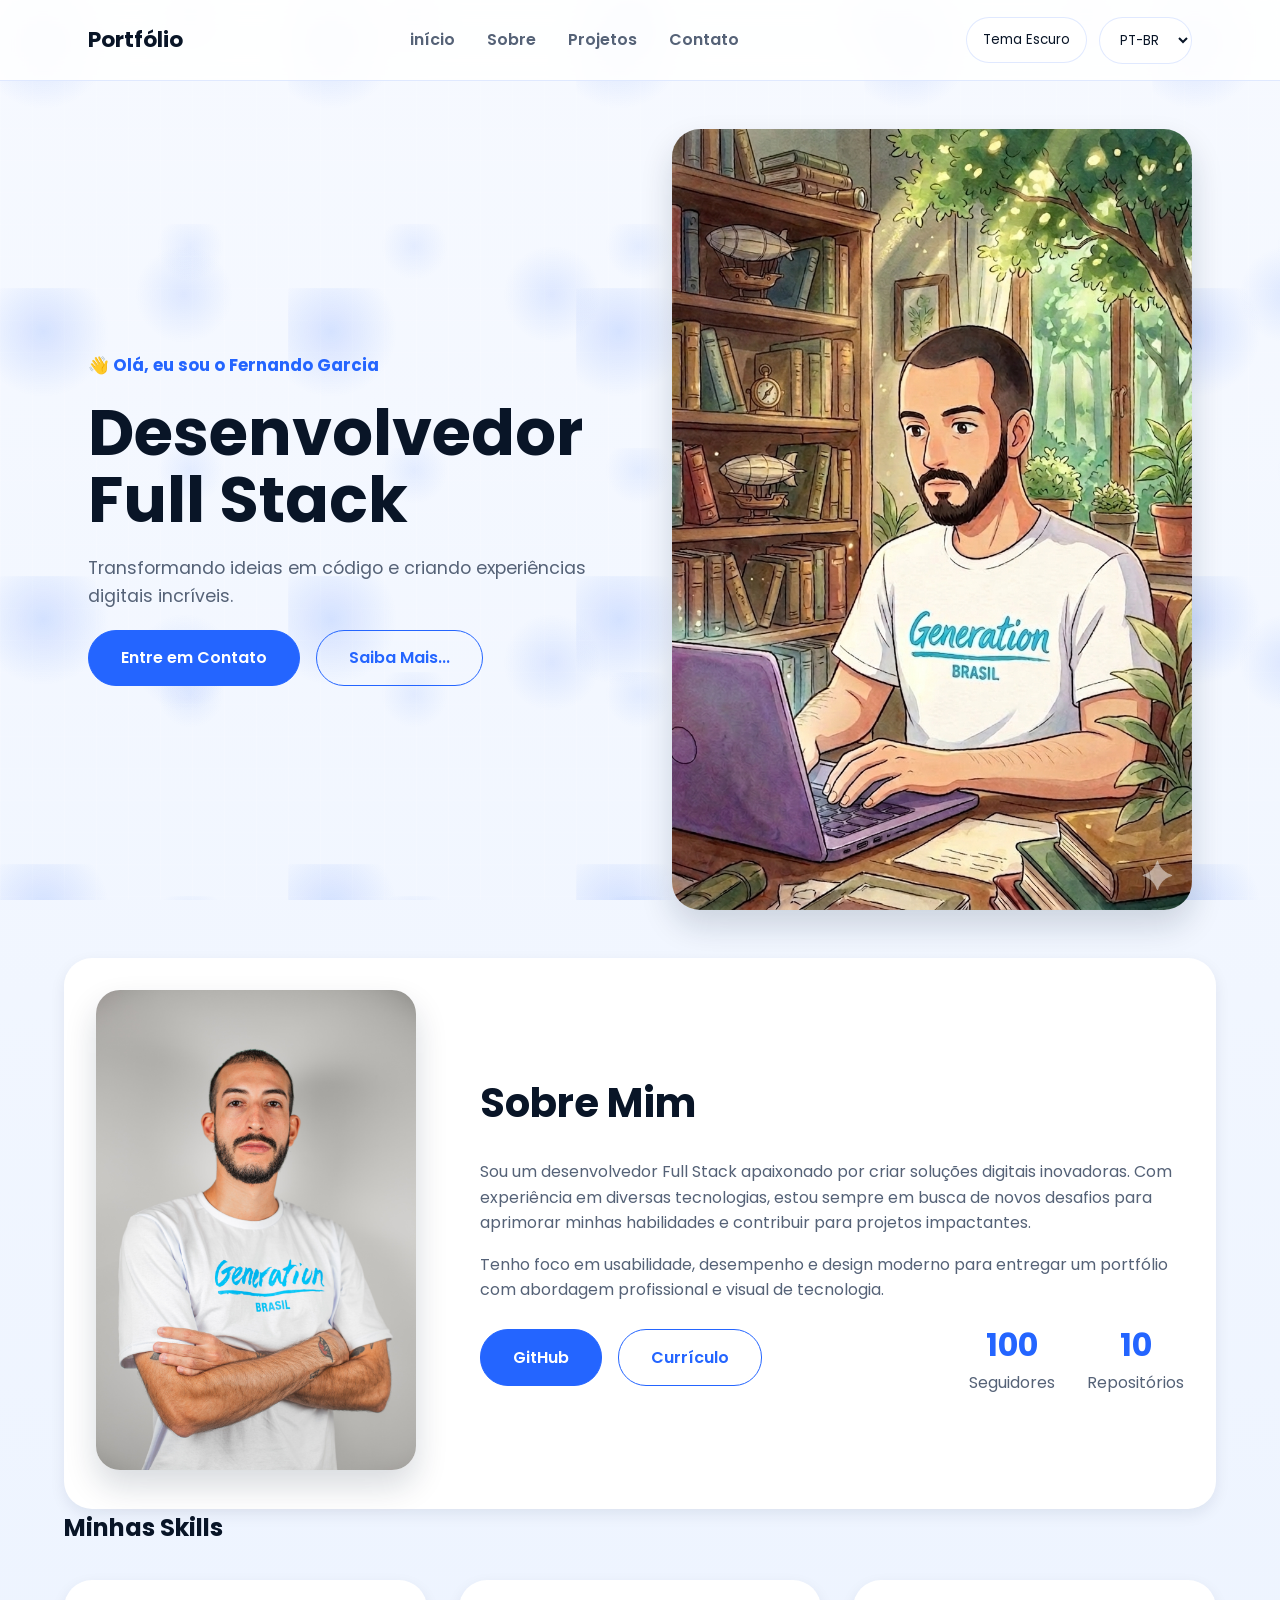
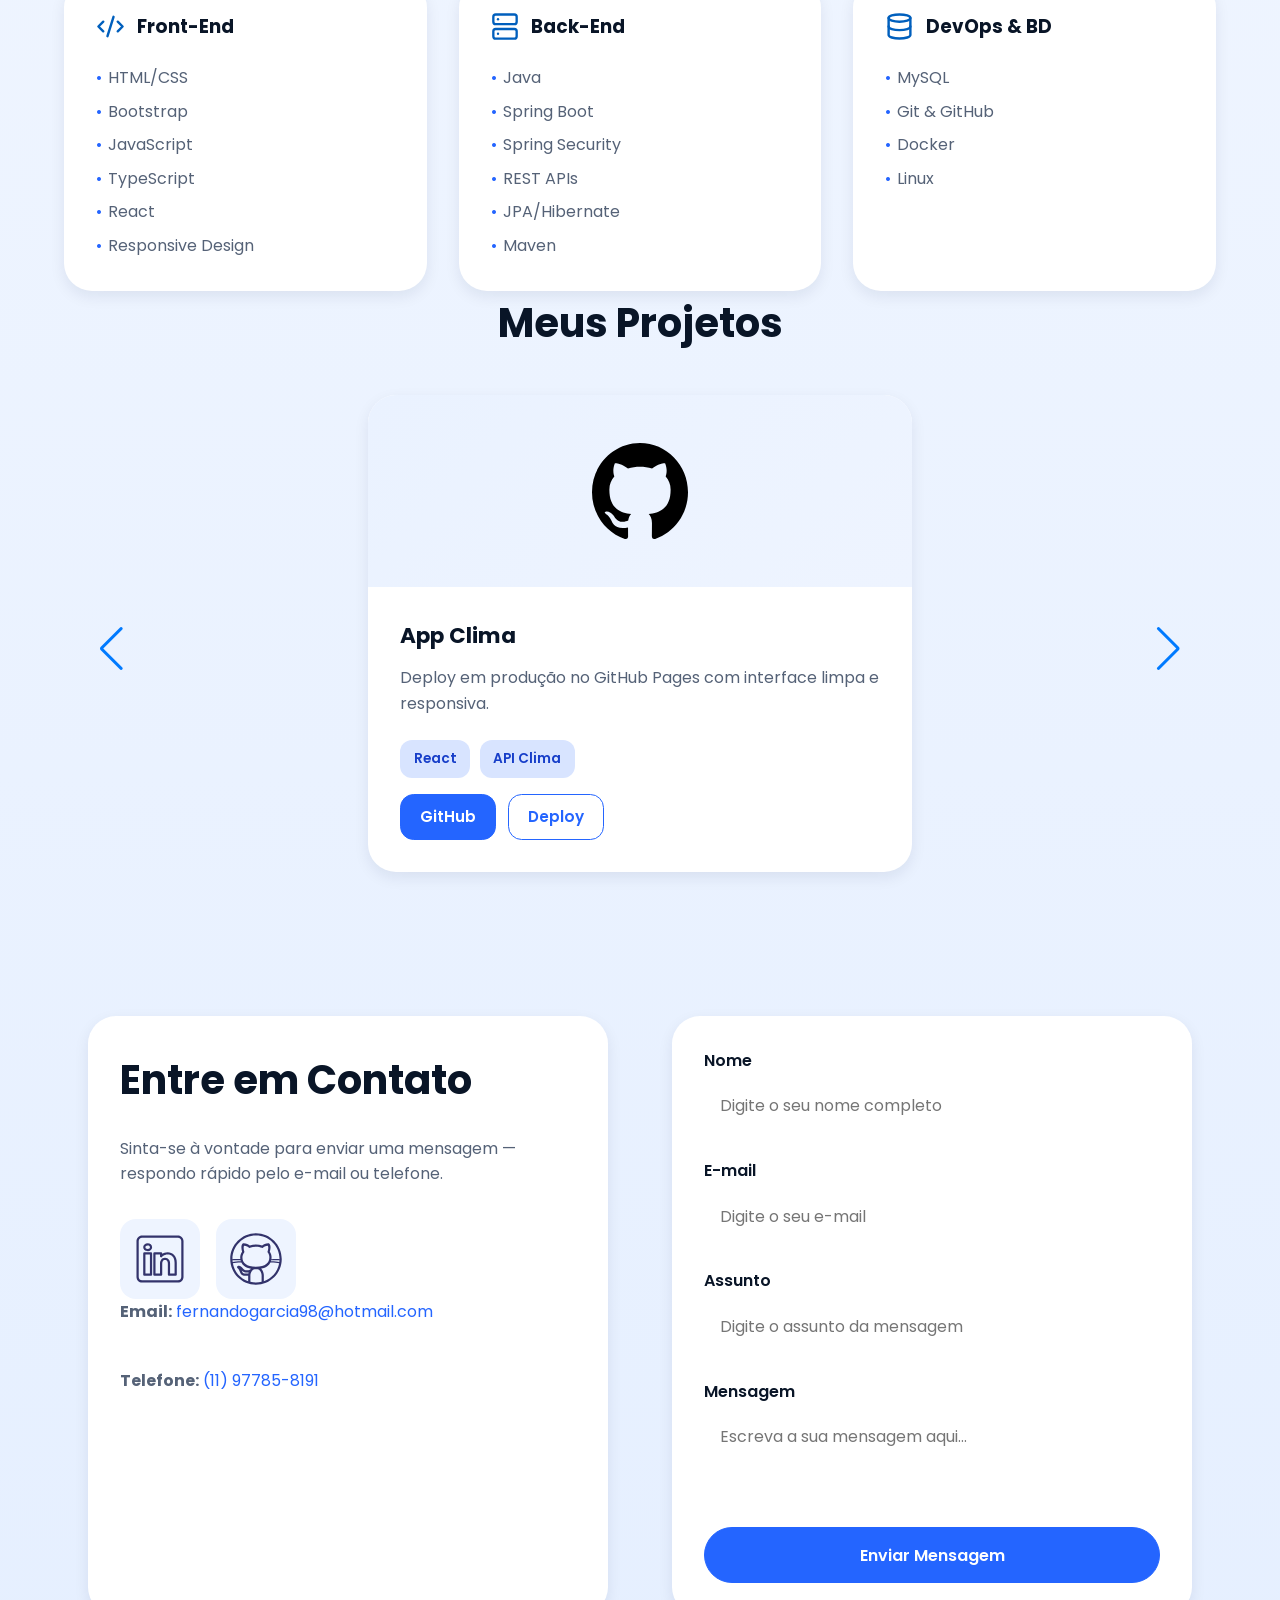
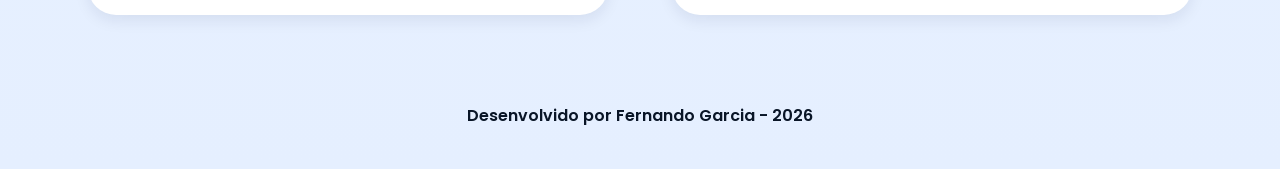
==== commit e2051448: "Upgrade" ====
--- a/index.html
+++ b/index.html
@@ -2,115 +2,88 @@
 <html lang="pt-br">
 
 <head>
-
     <!-- Fontes do Google -->
     <link rel="preconnect" href="https://fonts.googleapis.com">
     <link rel="preconnect" href="https://fonts.gstatic.com" crossorigin>
-
-    <!-- Fonte do Google - Poppins -->
-    <link href="https://fonts.googleapis.com/css2?family=Poppins&display=swap" rel="stylesheet">
+    <link href="https://fonts.googleapis.com/css2?family=Poppins:wght@400;500;600;700&display=swap" rel="stylesheet">
 
     <meta charset="UTF-8">
-
     <meta name="viewport" content="width=device-width, initial-scale=1.0">
-
-    <meta name="author" content="Generation Brasil">
-    <meta name="description" content="Portfólio da Generation Brasil, 
-                desenvolvedor Full Stack especializado em criar experiências 
-                digitais incríveis. Conheça meus projetos e entre em contato.">
+    <meta name="author" content="Fernando Garcia">
+    <meta name="description"
+        content="Portfólio profissional de Fernando Garcia, desenvolvedor Full Stack focado em soluções digitais modernas e eficientes.">
     <meta name="robots" content="index, follow">
-
     <link rel="icon" type="image/svg+xml" href="./assets/img/favicon.svg">
-
-    <!-- SWIPER CSS -->
     <link rel="stylesheet" href="https://cdn.jsdelivr.net/npm/swiper@11/swiper-bundle.min.css">
-
-    <!-- Link para a Folha de Estilo da Página - CSS -->
     <link rel="stylesheet" href="./assets/css/style.css">
-
     <title>Meu Portfólio</title>
 </head>
 
 <body>
-    <!-- Cabeçalho da Página (header) -->
     <header>
-
-        <div class="menu- content">
-
-            <!-- TÍTULO -->
-            <a href="index.html" id="titulo">Portifólio</a>
-
-            <!-- MENU -->
+        <div class="menu-content">
+            <a href="index.html" id="titulo">Portfólio</a>
             <nav>
                 <ul class="menu-list">
-                    <li><a href="#hero">início</a></li>
-                    <li><a href="#about">Sobre</a></li>
-                    <li><a href="#projects">Projetos</a></li>
-                    <li><a href="#contact">Contato</a></li>
+                    <li><a href="#hero" data-i18n="navHome">início</a></li>
+                    <li><a href="#about" data-i18n="navAbout">Sobre</a></li>
+                    <li><a href="#projects" data-i18n="navProjects">Projetos</a></li>
+                    <li><a href="#contact" data-i18n="navContact">Contato</a></li>
                 </ul>
             </nav>
-
+            <div class="header-actions">
+                <button class="theme-toggle" id="themeToggle" type="button">Tema Escuro</button>
+                <label for="languageSelect" class="sr-only">Idioma</label>
+                <select id="languageSelect" class="language-select">
+                    <option value="pt-BR" selected>PT-BR</option>
+                    <option value="en-US">EN</option>
+                </select>
+            </div>
         </div>
-
     </header>
 
-    <!-- Seção Principal da Página (main) -->
     <main>
-
-        <!-- Seção de Boas Vindas -->
-        <section id="hero" class="section-container hero-container">
-
-            <!-- BOAS VINDAS -->
+        <section id="hero" class="section-container hero-container animate-on-scroll">
             <article class="hero-content">
-
-                <span>👋 Olá, eu sou a Fernando Garcia
-                </span>
-                <h1>Desenvolvedor Full Stack</h1>
-                <p>Transformando ideias em código e crio experiências digitais incríveis.
-
+                <span id="heroGreeting" data-i18n="heroGreeting">👋 Olá, eu sou o Fernando Garcia</span>
+                <h1 id="heroTitle" data-i18n="heroTitle">Desenvolvedor Full Stack</h1>
+                <p id="heroLead" data-i18n="heroLead">Transformando ideias em código e criando experiências digitais
+                    incríveis.</p>
                 <div class="buttons-container">
-                    <a href="#contact" class="botao">Entre em Contato</a>
-                    <a href="#about" class="botao-outline">Saiba Mais...</a>
-                </div>
-
+                    <a href="#contact" class="botao" id="heroContactBtn" data-i18n="heroContactBtn">Entre em Contato</a>
+                    <a href="#about" class="botao-outline" id="heroAboutBtn" data-i18n="heroAboutBtn">Saiba Mais...</a>
+                </div>
             </article>
 
-            <!-- IMAGEM -->
             <figure class="hero-image">
-                <img src="./assets/img/foto_dev_man.svg" alt="Foto do Autor" class="float-animation">
+                <img src="./assets/img/foto_dev_man.png" alt="Ilustração de desenvolvedor" class="float-animation">
             </figure>
-
-        </section>
-
-        <!-- Seção Sobre o Autor -->
-        <section id="about" class="section-container about-container">
-
+        </section>
+
+        <section id="about" class="section-container about-container animate-on-scroll">
             <figure class="about-image">
-                <img src="./assets/img/avatar_dev_man.svg" alt="Foto do Perfil">
+                <img src="./assets/img/Fernando Garcia (3).jpg" alt="Foto do Perfil">
             </figure>
-
             <article class="about-content">
-                <h2>Sobre Mim</h2>
-                <p>
-                    Sou um desenvolvedor Full Stack apaixonado por criar soluções digitais inovadoras.
+                <h2 data-i18n="aboutTitle">Sobre Mim</h2>
+                <p data-i18n="aboutText1">Sou um desenvolvedor Full Stack apaixonado por criar soluções digitais
+                    inovadoras.
                     Com experiência em diversas tecnologias, estou sempre em busca de novos desafios para aprimorar
-                    minhas habilidades e contribuir para projetos impactantes.
-                </p>
-                <p> Lorem ipsum dolor sit amet, consectetur adipiscing elit. Sed do eiusmod tempor incididunt ut labore
-                    et dolore magna aliqua.
-                </p>
-
+                    minhas habilidades e contribuir para projetos impactantes.</p>
+                <p data-i18n="aboutText2">Tenho foco em usabilidade, desempenho e design moderno para entregar um
+                    portfólio
+                    com abordagem profissional e visual de tecnologia.</p>
                 <div class="about-button-data">
                     <div class="button-container">
-                        <a href="#" target="_blank" class="botao">GitHub</a>
-                        <a href="#" target="_blank" class="botao-outline">Curriculo</a>
+                        <a href="https://github.com/nandogarciadev" target="_blank" rel="noopener noreferrer"
+                            class="botao">GitHub</a>
+                        <a href="https://drive.google.com/file/d/1Xj35MBWMY6qReD5l66fMtD-KS5J_ZOTS/view?usp=sharing"
+                            target="_blank" rel="noopener noreferrer" class="botao-outline">Currículo</a>
                     </div>
-
                     <div class="data-container">
                         <div class="data-item">
                             <span class="data-number">100</span>
-                            <span class="data-label">Seguidores
-                            </span>
+                            <span class="data-label">Seguidores</span>
                         </div>
                         <div class="data-item">
                             <span class="data-number">10</span>
@@ -119,98 +92,223 @@
                     </div>
                 </div>
             </article>
-
-        </section>
-
-        <!-- Seção de Projetos do Autor -->
-        <section id="projects" class="section-container projects-container">
-            <h2>Meus Projetos</h2>
-
-            <!-- Swiper Container -->
+        </section>
+
+        <section id="skills" class="section-container skills-container animate-on-scroll">
+            <h2>Minhas Skills</h2>
+            <div class="skills-grid">
+                <div class="skills-card front">
+                    <h3 class="skills-icon"><img src="./assets/icons/social/code.svg" alt="Front-End"> Front-End</h3>
+                    <ul>
+                        <li>HTML/CSS</li>
+                        <li>Bootstrap</li>
+                        <li>JavaScript</li>
+                        <li>TypeScript</li>
+                        <li>React</li>
+                        <li>Responsive Design</li>
+                    </ul>
+                </div>
+                <div class="skills-card back">
+                    <h3 class="skills-icon"><img src="./assets/icons/social/server.svg" alt="Back-End"> Back-End</h3>
+                    <ul>
+                        <li>Java</li>
+                        <li>Spring Boot</li>
+                        <li>Spring Security</li>
+                        <li>REST APIs</li>
+                        <li>JPA/Hibernate</li>
+                        <li>Maven</li>
+                    </ul>
+                </div>
+                <div class="skills-card dev">
+                    <h3 class="skills-icon"><img src="./assets/icons/social/database.svg" alt="DevOps & BD"> DevOps & BD
+                    </h3>
+                    <ul>
+                        <li>MySQL</li>
+                        <li>Git & GitHub</li>
+                        <li>Docker</li>
+                        <li>Linux</li>
+                    </ul>
+                </div>
+            </div>
+        </section>
+
+        <section id="projects" class="section-container projects-container animate-on-scroll">
+            <h2 data-i18n="projectsTitle">Meus Projetos</h2>
             <div class="swiper projects-swiper">
                 <div class="swiper-wrapper">
                     <div class="swiper-slide">
-
                         <article class="project-card">
                             <figure class="project-image">
-                                <img src="./assets/icons/languages/github.svg" alt="Icone GitHub">
+                                <img src="./assets/icons/languages/github.svg" alt="Ícone GitHub">
                             </figure>
-
                             <div class="project-content">
-                                <h3>Projeto Github</h3>
-                                <p>Projeto Desenvolvido no GitHub</p>
-
+                                <h3>App Clima</h3>
+                                <p>Deploy em produção no GitHub Pages com interface limpa e responsiva.</p>
                                 <div class="project-tags">
-                                    <span class="tag">GitHub</span>
+                                    <span class="tag">React</span>
+                                    <span class="tag">API Clima</span>
                                 </div>
-
                                 <div class="project-buttons">
-                                    <a href="#" target="_blank" class="botao botao-sm">
-                                        GitHub
-                                    </a>
-                                    <a href="#" target="_blank" class="botao-outline botao-sm">
-                                        Deploy
-                                    </a>
-
+                                    <a href="https://github.com/nandogarciadev" target="_blank"
+                                        rel="noopener noreferrer" class="botao botao-sm">GitHub</a>
+                                    <a href="https://nandogarciadev.github.io/AppClima/" target="_blank"
+                                        rel="noopener noreferrer" class="botao-outline botao-sm">Deploy</a>
                                 </div>
                             </div>
                         </article>
                     </div>
                 </div>
-
-                <!-- Botões de navegação -->
                 <div class="swiper-button-next"></div>
                 <div class="swiper-button-prev"></div>
-
-                <!-- Paginação -->
                 <div class="swiper-pagination"></div>
             </div>
         </section>
 
-
-        <!-- Seção Formulário de Contato e Redes Sociais -->
-        <section id="contact" class="section-container contact-container">
-            <!-- REDES SOCIAIS -->
+        <section id="contact" class="section-container contact-container animate-on-scroll">
             <article class="contact-info">
-                <h2>Entre em Contato</h2>
-                <p>Sinta-se à vontade para entrar em contato comigo!</p>
+                <h2 data-i18n="contactTitle">Entre em Contato</h2>
+                <p data-i18n="contactLead">Sinta-se à vontade para enviar uma mensagem — respondo rápido pelo e-mail ou
+                    telefone.</p>
                 <div class="social-container">
-                    <a href="#" target="_blank" class="social-icon" aria-label="LinkedIn">
+                    <a href="https://www.linkedin.com/in/nandogarciadev/" target="_blank" rel="noopener noreferrer"
+                        class="social-icon" aria-label="LinkedIn">
+                        <img src="./assets/icons/social/linkedin.svg" alt="LinkedIn">
                     </a>
-                    <img src="./assets/icons/social/linkedin.svg" alt="Link para o Linkedin">
-                    <a href="#" target="_blank" class="social-icon" aria-label="GitHub">
-                        <img src="./assets/icons/social/github.svg" alt="Link para o GitHub">
+                    <a href="https://github.com/nandogarciadev" target="_blank" rel="noopener noreferrer"
+                        class="social-icon" aria-label="GitHub">
+                        <img src="./assets/icons/social/github.svg" alt="GitHub">
                     </a>
-                    <a href="#" target="_blank" class="social-icon" aria-label="Instagram">
-                        <img src="./assets/icons/social/instagram.svg" alt="Link para o Instagram">
-                    </a>
+                </div>
+                <div class="contact-details">
+                    <p><strong>Email:</strong> <a
+                            href="mailto:fernandogarcia98@hotmail.com">fernandogarcia98@hotmail.com</a></p>
+                    <p><strong>Telefone:</strong> <a href="tel:+5511977858191">(11) 97785-8191</a></p>
                 </div>
             </article>
-
-            <!-- FORMULÁRIO -->
             <form id="formulario">
-                <label for="nome">Nome</label>
+                <label for="nome" data-i18n="formName">Nome</label>
                 <input id="nome" name="nome" type="text" placeholder="Digite o seu nome completo">
                 <span id="erro-nome"></span>
-                <label for="email">E-mail</label>
+                <label for="email" data-i18n="formEmail">E-mail</label>
                 <input id="email" name="email" type="text" placeholder="Digite o seu e-mail">
                 <span id="erro-email"></span>
-                <label for="assunto">Assunto</label>
+                <label for="assunto" data-i18n="formSubject">Assunto</label>
                 <input id="assunto" name="assunto" type="text" placeholder="Digite o assunto da mensagem">
                 <span id="erro-assunto"></span>
-                <label for="mensagem">Mensagem</label>
+                <label for="mensagem" data-i18n="formMessage">Mensagem</label>
                 <textarea id="mensagem" name="mensagem" placeholder="Escreva a sua mensagem aqui..."></textarea>
                 <span id="erro-mensagem"></span>
-                <button class="botao" type="submit">Enviar Mensagem</button>
+                <button class="botao" type="submit" data-i18n="sendButton">Enviar Mensagem</button>
             </form>
         </section>
-
     </main>
 
-    <!-- Rodapé da Página (footer) -->
     <footer>
-        Desenvolvido por Fernando Garcia - 2026
+        <span data-i18n="footerText">Desenvolvido por Fernando Garcia - 2026</span>
     </footer>
+
+    <script>
+        const body = document.body;
+        const languageSelect = document.getElementById('languageSelect');
+        const themeToggle = document.getElementById('themeToggle');
+
+        const translations = {
+            'pt-BR': {
+                navHome: 'início',
+                navAbout: 'Sobre',
+                navProjects: 'Projetos',
+                navContact: 'Contato',
+                heroGreeting: '👋 Olá, eu sou o Fernando Garcia',
+                heroTitle: 'Desenvolvedor Full Stack',
+                heroLead: 'Transformando ideias em código e criando experiências digitais incríveis.',
+                heroContactBtn: 'Entre em Contato',
+                heroAboutBtn: 'Saiba Mais...',
+                aboutTitle: 'Sobre Mim',
+                aboutText1: 'Sou um desenvolvedor Full Stack apaixonado por criar soluções digitais inovadoras. Com experiência em diversas tecnologias, estou sempre em busca de novos desafios para aprimorar minhas habilidades e contribuir para projetos impactantes.',
+                aboutText2: 'Tenho foco em usabilidade, desempenho e design moderno para entregar um portfólio com abordagem profissional e visual de tecnologia.',
+                projectsTitle: 'Meus Projetos',
+                contactTitle: 'Entre em Contato',
+                contactLead: 'Sinta-se à vontade para enviar uma mensagem — respondo rápido pelo e-mail ou telefone.',
+                formName: 'Nome',
+                formEmail: 'E-mail',
+                formSubject: 'Assunto',
+                formMessage: 'Mensagem',
+                sendButton: 'Enviar Mensagem',
+                footerText: 'Desenvolvido por Fernando Garcia - 2026'
+            },
+            'en-US': {
+                navHome: 'Home',
+                navAbout: 'About',
+                navProjects: 'Projects',
+                navContact: 'Contact',
+                heroGreeting: '👋 Hi, I am Fernando Garcia',
+                heroTitle: 'Full Stack Developer',
+                heroLead: 'Turning ideas into code and crafting digital experiences.',
+                heroContactBtn: 'Get in Touch',
+                heroAboutBtn: 'Learn More...',
+                aboutTitle: 'About Me',
+                aboutText1: 'I am a Full Stack developer passionate about building innovative digital solutions. With experience in multiple technologies, I continuously pursue new challenges to sharpen my skills and contribute to impactful projects.',
+                aboutText2: 'I focus on usability, performance and modern design to deliver a professional portfolio with a technology-driven look.',
+                projectsTitle: 'My Projects',
+                contactTitle: 'Get in Touch',
+                contactLead: 'Feel free to send a message — I respond quickly by email or phone.',
+                formName: 'Name',
+                formEmail: 'Email',
+                formSubject: 'Subject',
+                formMessage: 'Message',
+                sendButton: 'Send Message',
+                footerText: 'Built by Fernando Garcia - 2026'
+            }
+        };
+
+        const i18nElements = document.querySelectorAll('[data-i18n]');
+
+        function applyLanguage(locale) {
+            const selected = translations[locale] || translations['pt-BR'];
+            i18nElements.forEach((element) => {
+                const key = element.dataset.i18n;
+                if (selected[key]) {
+                    element.textContent = selected[key];
+                }
+            });
+            document.documentElement.lang = locale;
+            languageSelect.value = locale;
+            localStorage.setItem('portfolioLanguage', locale);
+        }
+
+        function applyTheme(theme) {
+            const isDark = theme === 'dark';
+            body.classList.toggle('dark-theme', isDark);
+            themeToggle.textContent = isDark ? 'Tema Claro' : 'Tema Escuro';
+            localStorage.setItem('portfolioTheme', theme);
+        }
+
+        themeToggle.addEventListener('click', () => {
+            const currentTheme = body.classList.contains('dark-theme') ? 'dark' : 'light';
+            applyTheme(currentTheme === 'dark' ? 'light' : 'dark');
+        });
+
+        languageSelect.addEventListener('change', (event) => {
+            applyLanguage(event.target.value);
+        });
+
+        const savedTheme = localStorage.getItem('portfolioTheme') || 'light';
+        const savedLanguage = localStorage.getItem('portfolioLanguage') || 'pt-BR';
+        applyTheme(savedTheme);
+        applyLanguage(savedLanguage);
+
+        const observer = new IntersectionObserver((entries) => {
+            entries.forEach((entry) => {
+                if (entry.isIntersecting) {
+                    entry.target.classList.add('visible');
+                }
+            });
+        }, {
+            threshold: 0.15,
+        });
+
+        document.querySelectorAll('.animate-on-scroll').forEach((element) => observer.observe(element));
+    </script>
 </body>
 
 </html>
--- a/assets/css/style.css
+++ b/assets/css/style.css
@@ -1,1011 +1,1258 @@
+:root {
+  --background: #f2f7ff;
+  --surface: #ffffff;
+  --surface-soft: #eef4ff;
+  --surface-strong: #dbe8ff;
+  --text: #091527;
+  --text-muted: #556277;
+  --primary: #2465ff;
+  --primary-dark: #173ec9;
+  --primary-soft: #d8e4ff;
+  --primary-light: #eaf2ff;
+  --border: rgba(36, 101, 255, 0.14);
+  --shadow-sm: 0 0.35rem 0.95rem rgba(15, 31, 58, 0.08);
+  --shadow-md: 0 0.6rem 1.4rem rgba(36, 101, 255, 0.18);
+  --shadow-lg: 0 1rem 2rem rgba(15, 31, 58, 0.16);
+  --error: #e63946;
+  --radius-sm: 0.75rem;
+  --radius-md: 1rem;
+  --radius-lg: 1.75rem;
+  --spacing-xs: 0.5rem;
+  --spacing-sm: 1rem;
+  --spacing-md: 1.5rem;
+  --spacing-lg: 2rem;
+  --spacing-xl: 3rem;
+  --spacing-2xl: 4rem;
+  --text-sm: 0.9rem;
+  --text-base: 1rem;
+  --text-lg: 1.1rem;
+  --text-xl: 1.4rem;
+  --text-2xl: 2rem;
+  --text-3xl: 3rem;
+  --transition-default: all 0.3s ease;
+}
+
 * {
-    margin: 0;
-    padding: 0;
-    box-sizing: border-box;
-    font-family: 'Poppins', sans-serif;
-    font-weight: 400;
-    text-decoration: none;
-    outline: none;
-}
-
-:root {
-    /* Paleta de Cores - Purple */
-    --purple-50: #f4eaff;
-    --purple-100: #e9dcfa;
-    --purple-200: #cdb3f0;
-    --purple-300: #b186e5;
-    --purple-400: #9460db;
-    --purple-500: #6b36c8;
-    --purple-600: #5b2ca0;
-    --purple-700: #4c2177;
-    --purple-800: #441f88;
-    --purple-900: #2a0e4d;
-    --purple-950: #1a0730;
-
-    /* Cores Neutras */
-    --gray-200: #e8e8e8;
-    --gray-400: #505861;
-    --black: #171717;
-    --white: #FAF7FF;
-
-    /* Cores de Estado */
-    --error: #e63946;
-
-    /* Sombras */
-    --shadow-sm: 0 0.25rem 0.5rem rgba(0, 0, 0, 0.05);
-    --shadow-md: 0 0.25rem 0.75rem rgba(107, 54, 200, 0.3);
-    --shadow-lg: 0 0.5rem 1.5rem rgba(107, 54, 200, 0.2);
-
-    /* Espaçamentos */
-    --spacing-xs: 0.5rem;
-    --spacing-sm: 1rem;
-    --spacing-md: 1.5rem;
-    --spacing-lg: 2rem;
-    --spacing-xl: 3rem;
-    --spacing-2xl: 4rem;
-
-    /* Tamanhos de Fonte */
-    --text-sm: 0.75rem;
-    --text-base: 1rem;
-    --text-lg: 1.25rem;
-    --text-xl: 1.5rem;
-    --text-2xl: 2rem;
-    --text-3xl: 2.5rem;
-
-    /* Border Radius */
-    --radius-sm: 0.25rem;
-    --radius-md: 0.5rem;
-    --radius-lg: 1rem;
-    --radius-xl: 2rem;
-    --radius-full: 50%;
-
-    /* Animação Padrão */
-    --transition-default: all 0.3s ease;
+  margin: 0;
+  padding: 0;
+  box-sizing: border-box;
+  font-family: 'Poppins', sans-serif;
+  text-decoration: none;
+  outline: none;
 }
 
 html {
-    scroll-behavior: smooth;
+  scroll-behavior: smooth;
 }
 
 body {
-    display: flex;
-    flex-direction: column;
-    min-height: 100vh;
-    background-color: var(--white);
-    line-height: 1.6;
-    color: var(--black);
+  min-height: 100vh;
+  background: linear-gradient(180deg, #f6f9ff 0%, #e5efff 100%);
+  color: var(--text);
+  line-height: 1.6;
+  position: relative;
+  overflow-x: hidden;
+}
+
+body::before {
+  content: '';
+  position: fixed;
+  inset: 0;
+  background-image:
+    radial-gradient(circle at 15% 15%, rgba(36, 101, 255, 0.15) 0, transparent 19%),
+    radial-gradient(circle at 85% 10%, rgba(36, 101, 255, 0.08) 0, transparent 12%),
+    radial-gradient(circle at 50% 80%, rgba(36, 101, 255, 0.11) 0, transparent 14%),
+    linear-gradient(90deg, rgba(255,255,255,.18) 1px, transparent 1px),
+    linear-gradient(180deg, rgba(255,255,255,.1) 1px, transparent 1px);
+  background-size: 18rem 18rem, 14rem 14rem, 23rem 23rem, 2rem 2rem, 2rem 2rem;
+  pointer-events: none;
+  z-index: -1;
+}
+
+body.dark-theme {
+  background: #071323;
+  color: #e9f2ff;
+}
+
+body.dark-theme::before {
+  background-image:
+    radial-gradient(circle at 15% 15%, rgba(36, 101, 255, 0.18) 0, transparent 19%),
+    radial-gradient(circle at 85% 10%, rgba(255, 255, 255, 0.08) 0, transparent 12%),
+    radial-gradient(circle at 50% 80%, rgba(36, 101, 255, 0.12) 0, transparent 14%),
+    linear-gradient(90deg, rgba(255,255,255,.06) 1px, transparent 1px),
+    linear-gradient(180deg, rgba(255,255,255,.04) 1px, transparent 1px);
+}
+
+body.dark-theme header {
+  background: rgba(10, 18, 38, 0.94);
+  border-color: rgba(255, 255, 255, 0.08);
+}
+
+body.dark-theme .surface,
+body.dark-theme .hero-image img,
+body.dark-theme .project-card,
+body.dark-theme .about-container,
+body.dark-theme form input,
+body.dark-theme form textarea {
+  background: rgba(8, 18, 40, 0.95);
+}
+
+body.dark-theme p,
+body.dark-theme label,
+body.dark-theme .menu-list a,
+body.dark-theme .contact-details a,
+body.dark-theme .data-label,
+body.dark-theme .project-content p,
+body.dark-theme .social-container img {
+  color: #dbe6ff;
+}
+
+body.dark-theme h1,
+body.dark-theme h2,
+body.dark-theme h3,
+body.dark-theme h4,
+body.dark-theme h5,
+body.dark-theme h6 {
+  color: #f4f8ff;
+}
+
+body.dark-theme .contact-info h2 {
+  color: #000000;
+}
+
+body.dark-theme .contact-info p {
+  color: #000000;
+}
+
+body.dark-theme .skills-card h3,
+body.dark-theme .skills-card ul,
+body.dark-theme .skills-card li {
+  color: #dbe6ff;
+}
+
+body.dark-theme .skills-card {
+  background: rgba(9, 20, 40, 0.92);
+}
+
+body.dark-theme .skills-card img,
+.skills-card img {
+  filter: invert(34%) sepia(84%) saturate(3998%) hue-rotate(201deg) brightness(95%) contrast(100%);
+}
+
+body.dark-theme .botao {
+  background: #1f5aff;
+  border-color: #1f5aff;
+}
+
+body.dark-theme .botao-outline,
+body.dark-theme .language-select,
+body.dark-theme .theme-toggle,
+body.dark-theme #titulo {
+  background: rgba(255, 255, 255, 0.05);
+  border-color: rgba(255, 255, 255, 0.12);
+  color: #e7f1ff;
 }
 
 main {
-    flex: 1;
+  position: relative;
 }
 
 .section-container {
-    max-width: 70rem;
-    margin: 0 auto;
-    padding: var(--spacing-xl) var(--spacing-md);
-    scroll-margin-top: 6rem;
+  max-width: 72rem;
+  margin: 0 auto;
+  padding: var(--spacing-xl) var(--spacing-md);
+  scroll-margin-top: 6rem;
+}
+
+.menu-content {
+  display: flex;
+  align-items: center;
+  justify-content: space-between;
+  max-width: 72rem;
+  margin: 0 auto;
+  height: 5rem;
+  padding: 0 var(--spacing-md);
+}
+
+header {
+  position: sticky;
+  top: 0;
+  z-index: 1000;
+  width: 100%;
+  min-height: 5rem;
+  background: rgba(255, 255, 255, 0.9);
+  border-bottom: 1px solid var(--border);
+  backdrop-filter: blur(12px);
+}
+
+.menu-list {
+  display: flex;
+  gap: var(--spacing-lg);
+  list-style: none;
+}
+
+.menu-list a {
+  color: var(--text-muted);
+  font-weight: 600;
+  transition: var(--transition-default);
+}
+
+.menu-list a:hover {
+  color: var(--primary);
+}
+
+#titulo {
+  font-size: 1.35rem;
+  font-weight: 700;
+  color: var(--text);
+}
+
+.header-actions {
+  display: flex;
+  align-items: center;
+  gap: 0.75rem;
+}
+
+.theme-toggle,
+.language-select {
+  border: 1px solid var(--border);
+  background: var(--surface);
+  padding: 0.75rem 1rem;
+  border-radius: 999px;
+  color: var(--text);
+  cursor: pointer;
+  transition: var(--transition-default);
+}
+
+.language-select {
+  min-width: 5.5rem;
+}
+
+.language-select:focus,
+.theme-toggle:focus,
+.botao:focus,
+.botao-outline:focus,
+input:focus,
+textarea:focus {
+  outline: none;
+  box-shadow: 0 0 0 0.2rem rgba(36, 101, 255, 0.18);
 }
 
 .buttons-container {
-    display: flex;
-    gap: var(--spacing-sm);
+  display: flex;
+  flex-wrap: wrap;
+  gap: var(--spacing-sm);
 }
 
 .botao,
 .botao-outline {
-    display: inline-block;
-    padding: 0.75rem 2rem;
-    border: 0.15rem solid transparent;
-    border-radius: var(--radius-md);
-    font-size: var(--text-base);
-    font-weight: 600;
-    text-align: center;
-    cursor: pointer;
-    transition: var(--transition-default);
-}
-
-/* Botão preenchido (primário) */
+  display: inline-flex;
+  align-items: center;
+  justify-content: center;
+  padding: 0.9rem 2rem;
+  border: 1px solid transparent;
+  border-radius: var(--radius-lg);
+  font-size: var(--text-base);
+  font-weight: 600;
+  cursor: pointer;
+  transition: var(--transition-default);
+}
+
 .botao {
-    border-color: var(--purple-500);
-    background-color: var(--purple-500);
-    color: var(--white);
+  background: var(--primary);
+  border-color: var(--primary);
+  color: #ffffff;
 }
 
 .botao:hover {
-    border-color: var(--purple-800);
-    background-color: var(--purple-800);
-    box-shadow: var(--shadow-md);
-    transform: translateY(-0.25rem);
-}
-
-
-/* Botão outline (secundário) */
+  transform: translateY(-0.15rem);
+  box-shadow: var(--shadow-md);
+  background: var(--primary-dark);
+  border-color: var(--primary-dark);
+}
+
 .botao-outline {
-    border-color: var (--purple-500);
-    background-color: transparent;
-    color: var(--purple-500);
+  background: transparent;
+  color: var(--primary);
+  border-color: var(--primary);
 }
 
 .botao-outline:hover {
-    border-color: var(--purple-500);
-    background-color: var(--purple-500);
-    color: var(--white);
-    transform: translateY(-0.25rem);
-}
-
-
-/* Modificador para botões pequenos (usado em projetos) */
+  background: var(--primary);
+  color: #ffffff;
+  transform: translateY(-0.15rem);
+}
+
 .botao.botao-sm,
 .botao-outline.botao-sm {
-    min-width: 6rem;
-    padding: 0.25rem var(--spacing-sm);
-    border-width: 0.125rem;
-    border-radius: 0.25rem;
-    font-size: var(--text-sm);
-}
-
-header {
-    position: sticky;
-    top: 0;
-    z-index: 1000;
-    width: 100%;
-    height: 5rem;
-    border-bottom: var(--spacing-xs) solid var(--gray-200);
-    background-color: var(--purple-800);
-    box-shadow: var(--shadow-sm);
-}
-
-header a {
-    font-weight: 600;
-    color: var(--white);
-    transition: color 0.3s ease;
-}
-
-header a:hover {
-    color: var(--purple-100);
-}
-
-
-
-#titulo {
-    font-size: var(--text-2x1);
-    font-weight: 700;
-}
-
-.menu-content {
-    display: flex;
-    justify-content: space-between;
-    align-items: center;
-    max-width: 70rem;
-    height: 100%;
-    margin: 0 auto;
-    padding: 0 var(--spacing-md);
-}
-
-.menu-list {
-    display: flex;
-    gap: var(--spacing-lg);
-    list-style: none;
-}
-
-.menu-list a {
-    padding: var(--spacing-xs);
-}
-
-
-
+  min-width: 6rem;
+  padding: 0.6rem 1rem;
+  border-width: 1px;
+  border-radius: 0.85rem;
+  font-size: 0.95rem;
+}
 
 .hero-container {
-    display: flex;
-    align-items: center;
-    gap: var(--spacing-2xl);
-    min-height: calc(100vh - 5rem);
+  display: flex;
+  align-items: center;
+  gap: clamp(2rem, 5vw, 4rem);
+  min-height: calc(100vh - 5rem);
 }
 
 .hero-content {
-    display: flex;
-    flex: 1;
-    flex-direction: column;
-    gap: var(--spacing-md);
+  flex: 1;
+  max-width: 42rem;
+  display: flex;
+  flex-direction: column;
+  gap: 1.25rem;
 }
 
 .hero-content span {
-    font-size: var(--text-xl);
-    font-weight: 700;
+  font-size: 1.05rem;
+  font-weight: 700;
+  color: var(--primary);
 }
 
 .hero-content h1 {
-    font-size: var(--text-3x1);
-    font-weight: 700;
-}
-
-.hero-content p,
-.about-content p,
-.contact-info p {
-    font-size: var(--text-lg);
-    color: var(--gray-400);
+  font-size: clamp(2.7rem, 5vw, 4.5rem);
+  line-height: 1.05;
+}
+
+.hero-content p {
+  max-width: 44rem;
+  font-size: 1.1rem;
+  color: var(--text-muted);
 }
 
 .hero-image {
-    display: flex;
-    flex: 1;
-    justify-content: center;
+  flex: 1;
+  display: flex;
+  justify-content: center;
 }
 
 .hero-image img {
-    width: 100%;
-    max-width: 100%;
-    border-radius: var(--radius-xl);
-}
-
-/* Animação flutuante */
-@keyframes float {
-
-    0%,
-    100% {
-        transform: translateY(0);
-    }
-
-    50% {
-        transform: translateY(-1.25rem);
-    }
-}
-
-.float-animation {
-    animation: float 3s ease-in-out infinite;
+  width: 100%;
+  max-width: 520px;
+  border-radius: 1.75rem;
+  box-shadow: var(--shadow-lg);
+}
+
+.about-container,
+.project-card,
+.contact-info,
+form {
+  background: var(--surface);
 }
 
 .about-container {
-    display: flex;
-    align-items: center;
-    gap:
-        var(--spacing-2xl);
-    margin: var(--spacing-2x1) auto;
-    border-radius: var(--radius-lg);
-    background-color: var(--gray-200);
+  display: flex;
+  align-items: center;
+  gap: var(--spacing-2xl);
+  padding: var(--spacing-lg);
+  border-radius: var(--radius-lg);
+  box-shadow: var(--shadow-sm);
 }
 
 .about-image {
-    flex: 0 0 17.5rem;
+  flex: 0 0 20rem;
 }
 
 .about-image img {
-    width: 100%;
-    border: 0.35rem solid var(--purple-500);
-    border-radius: var(--radius-full);
-    box-shadow: var(--shadow-lg);
+  width: 100%;
+  border-radius: 1.5rem;
+  object-fit: cover;
+  box-shadow: var(--shadow-lg);
 }
 
 .about-content h2,
 .projects-container h2,
 .contact-info h2 {
-    margin-bottom: var(--spacing-md);
+  margin-bottom: var(--spacing-md);
+  font-size: 2.5rem;
+  color: var(--text);
+}
+
+.about-content p {
+  color: var(--text-muted);
+  margin-bottom: 1rem;
+}
+
+.about-button-data {
+  display: flex;
+  flex-wrap: wrap;
+  justify-content: space-between;
+  gap: var(--spacing-md);
+  align-items: center;
+}
+
+.button-container {
+  display: flex;
+  flex-wrap: wrap;
+  gap: var(--spacing-sm);
+}
+
+.skills-container {
+  padding: 0;
+}
+
+.skills-grid {
+  display: grid;
+  grid-template-columns: repeat(3, minmax(15rem, 1fr));
+  gap: var(--spacing-lg);
+  margin-top: var(--spacing-lg);
+}
+
+.skills-card {
+  border-radius: var(--radius-lg);
+  padding: var(--spacing-lg);
+  background: var(--surface);
+  box-shadow: var(--shadow-sm);
+  transition: transform 0.3s ease, box-shadow 0.3s ease;
+}
+
+.skills-card:hover {
+  transform: translateY(-0.35rem);
+  box-shadow: var(--shadow-md);
+}
+
+.skills-card h3 {
+  display: flex;
+  align-items: center;
+  gap: 0.75rem;
+  margin-bottom: var(--spacing-md);
+  font-size: 1.15rem;
+}
+
+.skills-card img {
+  width: 1.8rem;
+  height: 1.8rem;
+  filter: invert(34%) sepia(84%) saturate(3998%) hue-rotate(201deg) brightness(95%) contrast(100%);
+}
+
+.skills-card ul {
+  list-style: none;
+  display: grid;
+  gap: 0.5rem;
+  color: var(--text-muted);
+}
+
+.skills-card li {
+  padding-left: 0.75rem;
+  position: relative;
+}
+
+.skills-card li::before {
+  content: '•';
+  position: absolute;
+  left: 0;
+  color: var(--primary);
+}
+
+@media screen and (max-width: 900px) {
+  .skills-grid {
+    grid-template-columns: repeat(2, minmax(15rem, 1fr));
+  }
+}
+
+@media screen and (max-width: 680px) {
+  .skills-grid {
+    grid-template-columns: 1fr;
+  }
+}
+
+.data-container {
+  display: flex;
+  gap: var(--spacing-lg);
+  flex-wrap: wrap;
+}
+
+.data-item {
+  display: flex;
+  flex-direction: column;
+  align-items: center;
+}
+
+.data-number {
+  font-size: 2rem;
+  font-weight: 700;
+  color: var(--primary);
+}
+
+.data-label {
+  color: var(--text-muted);
+}
+
+.projects-container {
+  text-align: center;
+  padding-top: 0;
+}
+
+.projects-swiper {
+  width: 100%;
+  padding: var(--spacing-sm) 0 var(--spacing-xl);
+}
+
+.project-card {
+  max-width: 34rem;
+  margin: 0 auto;
+  border-radius: var(--radius-lg);
+  overflow: hidden;
+  box-shadow: var(--shadow-sm);
+  transition: transform 0.4s ease, box-shadow 0.4s ease;
+}
+
+.project-card:hover {
+  transform: translateY(-0.5rem);
+  box-shadow: var(--shadow-lg);
+}
+
+.project-image {
+  display: flex;
+  justify-content: center;
+  align-items: center;
+  min-height: 12rem;
+  background: linear-gradient(135deg, var(--primary-light), var(--surface-soft));
+}
+
+.project-image img {
+  width: 6rem;
+  height: 6rem;
+  object-fit: contain;
+}
+
+.project-content {
+  padding: var(--spacing-lg);
+  text-align: left;
+}
+
+.project-content h3 {
+  margin-bottom: 0.75rem;
+  font-size: 1.35rem;
+}
+
+.project-content p {
+  margin-bottom: var(--spacing-md);
+  color: var(--text-muted);
+}
+
+.project-tags {
+  display: flex;
+  flex-wrap: wrap;
+  gap: 0.6rem;
+}
+
+.tag {
+  padding: 0.5rem 0.85rem;
+  border-radius: var(--radius-sm);
+  background: var(--primary-soft);
+  color: var(--primary-dark);
+  font-size: 0.85rem;
+  font-weight: 600;
+}
+
+.project-buttons {
+  display: flex;
+  flex-wrap: wrap;
+  gap: 0.75rem;
+  margin-top: var(--spacing-sm);
+}
+
+.contact-container {
+  display: grid;
+  grid-template-columns: 1fr 1fr;
+  gap: var(--spacing-2xl);
+}
+
+.contact-info {
+  padding: var(--spacing-lg);
+  border-radius: var(--radius-lg);
+  box-shadow: var(--shadow-sm);
+}
+
+.contact-info p {
+  color: var(--text-muted);
+  margin-bottom: var(--spacing-lg);
+}
+
+.social-container {
+  display: flex;
+  align-items: center;
+  gap: var(--spacing-sm);
+  flex-wrap: wrap;
+}
+
+.social-icon {
+  display: inline-flex;
+  width: 4.5rem;
+  height: 4.5rem;
+  align-items: center;
+  justify-content: center;
+  border-radius: 1rem;
+  background: var(--surface-soft);
+  transition: transform 0.3s ease, box-shadow 0.3s ease;
+}
+
+.social-icon img {
+  width: 2rem;
+  filter: invert(18%) sepia(75%) saturate(645%) hue-rotate(204deg) brightness(92%) contrast(93%);
+}
+
+.social-icon:hover {
+  transform: translateY(-0.15rem);
+  box-shadow: var(--shadow-md);
+}
+
+.contact-details {
+  display: grid;
+  gap: 0.75rem;
+  color: var(--text-muted);
+}
+
+.contact-details a {
+  color: var(--primary);
+}
+
+form {
+  display: flex;
+  flex-direction: column;
+  gap: 1rem;
+  padding: var(--spacing-lg);
+  border-radius: var(--radius-lg);
+  box-shadow: var(--shadow-sm);
+}
+
+form label {
+  font-weight: 600;
+  color: var(--text);
+}
+
+form input,
+form textarea {
+  width: 100%;
+  padding: 1rem;
+  border-radius: var(--radius-md);
+  border: 1px solid var(--border);
+  background: var(--surface);
+  color: var(--text);
+  font: inherit;
+}
+
+form textarea {
+  min-height: 9rem;
+  resize: none;
+}
+
+form span {
+  color: var(--error);
+  font-size: 0.9rem;
+  min-height: 1.2rem;
+}
+
+footer {
+  padding: 2rem 1rem;
+  text-align: center;
+  color: var(--text-muted);
+}
+
+.animate-on-scroll {
+  opacity: 0;
+  transform: translateY(2rem);
+  transition: opacity 0.8s ease, transform 0.8s ease;
+}
+
+.animate-on-scroll.visible {
+  opacity: 1;
+  transform: translateY(0);
+}
+
+.sr-only {
+  position: absolute;
+  width: 1px;
+  height: 1px;
+  padding: 0;
+  margin: -1px;
+  overflow: hidden;
+  clip: rect(0, 0, 0, 0);
+  white-space: nowrap;
+  border: 0;
+}
+
+@media screen and (max-width: 1024px) {
+  .menu-list {
+    display: none;
+  }
+
+  .hero-container {
+    flex-direction: column-reverse;
+    padding-top: 2rem;
+    min-height: auto;
+    text-align: center;
+  }
+
+  .hero-content,
+  .hero-image {
+    width: 100%;
+  }
+
+  .hero-image img {
+    max-width: 32rem;
+  }
+
+  .about-container {
+    flex-direction: column;
+    gap: var(--spacing-lg);
+  }
+
+  .contact-container {
+    grid-template-columns: 1fr;
+  }
+}
+
+@media screen and (max-width: 680px) {
+  .menu-content {
+    flex-wrap: wrap;
+    gap: 1rem;
+    justify-content: center;
+  }
+
+  .header-actions {
+    width: 100%;
+    justify-content: center;
+  }
+
+  header {
+    padding: 0.5rem 0;
+  }
+
+  .buttons-container,
+  .button-container,
+  .data-container,
+  .project-buttons {
+    justify-content: center;
+  }
+
+  .hero-content h1 {
+    font-size: 2.5rem;
+  }
+
+  .about-image {
+    width: 100%;
+  }
+
+  .about-image img {
+    max-width: 22rem;
+    margin: 0 auto;
+  }
+}
+
+.social-icon {
+  width: 5rem;
+  height: 5rem;
+  padding: 0.75rem;
+  border-radius: var(--radius-md);
+  transition: var(--transition-default);
+}
+
+.social-icon img {
+  width: 100%;
+  filter: brightness (0) saturate (100%);
+  transition: filter 0.3s ease;
+}
+
+.social-icon:hover img {
+  filter: brightness(0) saturate (100%) invert (42%) sepia (93%) saturate
+    (1352%) hue-rotate(243deg) brightness (79%) contrast (91%);
+}
+
+/* Formulário */
+form {
+  display: flex;
+  flex-direction: column;
+  gap: 0.75rem;
+}
+
+form label {
+  font-size: var(--text-base);
+  font-weight: 600;
+}
+
+form input,
+form textarea {
+  width: 100%;
+  padding: 0.5rem var(--spacing-sm);
+  border: 0.25rem solid var(--gray-200);
+  border-radius: var(--radius-md);
+  font-family: inherit;
+  font-size: var(--text-base);
+  transition: border-color 0.3s ease;
+}
+
+form input:focus,
+form textarea:focus {
+  border-color: var(--purple-500);
+  outline: none;
+}
+
+form textarea {
+  min-height: 5rem;
+  resize: none;
+}
+
+form span {
+  margin-top: -0.75rem;
+  font-size: var(--text-sm);
+  color: var(--error);
+}
+
+footer {
+  padding: 2.5rem;
+  background: linear-gradient(to right, var(--purple-500), var (--purple-800));
+  font-weight: 600;
+  text-align: center;
+  color: var(--white);
+}
+
+.success-container {
+  display: flex;
+  flex-direction: column;
+  justify-content: center;
+  align-items: center;
+  width: 100%;
+  min-height: calc(100vh - 12.5rem);
+  padding: var(--spacing-xl) var(--spacing-md);
+}
+
+.success-content {
+  display: flex;
+  flex-direction: column;
+  align-items: center;
+  gap: var(--spacing-md);
+  max-width: 37.5rem;
+  text-align: center;
+}
+
+.success-content h1 {
+  font-size: var(--text-3x1);
+  font-weight: 700;
+  color: var(--purple-800);
+}
+
+.success-content h2 {
+  font-size: var(--text-lg);
+  color: var(--gray-400);
+}
+
+.success-icon {
+  display: flex;
+  align-items: center;
+  justify-content: center;
+  width: 7.5rem;
+  height: 7.5rem;
+  border-radius: var(--radius-full);
+  background-color: var(--purple-100);
+}
+
+.success-icon img {
+  width: 6rem;
+  height: 6em;
+  filter: brightness(0) saturate (100%) invert (42%) sepia (93%) saturate
+    (1352%) hue-rotate(243deg) brightness (79%) contrast (91%);
+}
+
+@media screen and (max-width: 1024px) {
+  /* Layout */
+  .section-container {
+    padding: var(--spacing-lg) var(--spacing-md);
+  }
+
+  /* Tipografia */
+  .section-container h1 {
     font-size: var(--text-3x1);
-    font-weight: 700;
-    color: var(--purple-800);
-}
-
-.about-content p {
-    margin-bottom: var(--spacing-sm);
-    text-align: justify;
-}
-
-.about-buttons-data {
+  }
+
+  .section-container h2 {
+    font-size: var(--text-2x1);
+  }
+
+  .section-container p {
+    font-size: var(--text-base);
+  }
+
+  .section-container span {
+    font-size: var(--text-1g);
+  }
+
+  .success-content h1 {
+    font-size: var(--text-3x1);
+  }
+
+  .success-content h2 {
+    font-size: var(--text-xl);
+  }
+
+  /* Header Oculta menu em telas pequenas */
+  @media (max-width: 768px) {
+    .menu-list {
+      display: none;
+    }
+  }
+
+  /* Hero */
+  .hero-container {
+    flex-direction: column-reverse;
+    gap: var(--spacing-lg);
+    min-height: 60vh;
+    text-align: center;
+  }
+
+  .hero-content,
+  .hero-image {
+    width: 90%;
+  }
+
+  .hero-image img {
+    object-fit: cover;
+  }
+
+  .buttons-container {
+    justify-content: center;
+    width: 100%;
+  }
+
+  .hero-container .botao,
+  .hero-container .botao-outline {
+    padding: 0.75rem 1.5rem;
+    font-size: 0.95rem;
+    white-space: nowrap;
+  }
+
+  /* About */
+  .about-container {
+    flex-direction: column;
+    gap: var(--spacing-md);
+    margin: var(--spacing-lg);
+    padding: var(--spacing-lg);
+  }
+
+  .about-image {
+    flex: 00 auto;
+    width: 100%;
     display: flex;
-    justify-content: space-between;
-    align-items: center;
-    gap: var(--spacing-lg);
-    margin-top: var(--spacing-lg);
-}
-
-.about-buttons-data.botao {
-    margin-right: auto;
-}
-
-.data-container {
-    display: flex;
-    gap: var(--spacing-lg);
-    margin-top: 0;
-}
-
-.data-item {
+    justify-content: center;
+  }
+
+  .about-image img {
+    max-width: 16rem;
+    width: 100%;
+  }
+
+  .about-content {
+    width: 100%;
+  }
+
+  .about-buttons-data {
+    flex-direction: column;
+    gap: var(--spacing-md);
+    align-items: stretch;
+  }
+
+  .about-buttons-data .botao {
+    margin-right: 0;
+  }
+
+  .data-container {
+    justify-content: center;
+    width: 100%;
+  }
+
+  /* Projects */
+  .projects-container {
+    margin: var(--spacing-1g) auto 0;
+  }
+
+  .projects-swiper {
+    margin: 0;
+    padding: var(--spacing-sm) var(--spacing-1g) 2.5rem;
+  }
+
+  .project-card {
+    width: 100%;
+    height: 30rem;
+    min-height: 30rem;
+    max-height: 30rem;
+    max-width: 100%;
+  }
+
+  .project-content {
     display: flex;
     flex-direction: column;
-    align-items: center;
-}
-
-.data-number {
-    font-size: var(--text-x1);
-    font-weight: 700;
-    text-align: center;
-    color: var(--purple-500);
-}
-
-.data-label {
-    font-size: var(--text-base);
-    text-align: center;
-    color: var(--gray-400);
-}
-
-.projects-container {
-    scroll-margin-top: 3rem;
-    margin: var(--spacing-2xl) auto;
-    text-align: center;
-}
-
-.projects-swiper {
-    position: relative;
-    width: 100%;
-    padding: var(--spacing-sm) var(--spacing-xl) var(--spacing-xl);
+    justify-content: space-between;
+    height: 100%;
+  }
+
+  .project-content p {
+    flex: 1;
     overflow: hidden;
-}
-
-.project-card {
-    display: flex;
-    flex-direction: column;
-    width: 100%;
-    height: 100%;
-    border: 0.15rem solid var(--gray-200);
-    border-radius: var(--radius-lg);
-    background-color: var(--white);
-    box-shadow: var(--shadow-sm);
-    overflow: hidden;
-    transition: var(--transition-default);
-}
-
-.project-card:hover {
-    box-shadow: var(--shadow-lg);
-}
-
-.project-image {
-    display: flex;
-    align-items: center;
-    justify-content: center;
-    width: 100%;
-    height: 10rem;
-    background: linear-gradient(135deg, var(--purple-50) 0%, var(--purple-100) 100%);
-}
-
-.project-image img {
-    width: 75%;
-    height: 75%;
-    max-width: 7rem;
-    max-height: 7rem;
-    object-fit: contain;
-    transition: transform 0.3s ease;
-}
-
-.project-content {
-    display: flex;
-    flex: 1;
-    flex-direction: column;
-    padding: var(--spacing-md);
-    text-align: left;
-}
-
-.project-content h3 {
-    margin-bottom: 0.75rem;
-    font-size: var(--text-lg);
-    font-weight: 700;
-}
-
-.project-content p {
-    flex: 1;
-    margin-bottom: var(--spacing-sm);
-    font-size: 0.95rem;
-    color: var(--gray-400);
-}
-
-.project-tags {
-    display: flex;
-    flex-wrap: wrap;
-    gap: var(--spacing-xs);
-}
-
-.tag {
-    padding: 0.375rem 0.75rem;
-    border-radius: var(--radius-sm);
-    background-color: var(--purple-100);
-    font-size: var(--text-sm);
-    font-weight: 600;
-    color: var(--purple-800);
-}
-
-project-buttons {
+  }
+
+  .project-tags {
+    min-height: 2.5rem;
+    align-items: flex-start;
+  }
+
+  .swiper-wrapper {
+    align-items: stretch;
+  }
+
+  .swiper-slide {
     display: flex;
     justify-content: center;
-    align-items: center;
-    gap: 0.75rem;
-    margin-top: var(--spacing-sm);
-}
-
-.swiper-wrapper {
     align-items: stretch;
-}
-
-.swiper-slide {
-    display: flex;
     height: auto;
-}
-
-/* Botões do Swiper (navegação) */
-.swiper-button-next,
-.swiper-button-prev {
-    width: 3rem;
-    height: 3rem;
-}
-
-.swiper-button-next:after,
-.swiper-button-prev:after {
-    font-size: var(--text-lg);
-    color: var(--purple-500);
-}
-
-.swiper-button-next:hover:after,
-.swiper-button-prev:hover:after {
-    color: var(--purple-800);
-}
-
-/* Indicadores de paginação */
-.swiper-pagination-bullet {
-    width: 0.75rem;
-    height: 0.75rem;
-    background-color: var(--gray-200);
-    opacity: 1;
-}
-
-.swiper-pagination-bullet-active {
-    width: var(--spacing-lg);
-    border-radius: var(--radius-sm);
-    background-color: var(--purple-500);
-}
-
-.contact-container {
-    display: grid;
-    grid-template-columns: 1fr 1fr;
-    gap: var(--spacing-2x1);
-}
-
-.contact-info h2 {
-    margin-bottom: var(--spacing-md);
-}
-
-.contact-info p {
-    margin-bottom: var(--spacing-lg);
-}
-
-.social-container {
-    display: flex;
-    justify-content: center;
-    gap: var(--spacing-xl);
-}
-
-.social-icon {
+  }
+
+  .swiper-button-next,
+  .swiper-button-prev {
+    display: none;
+  }
+
+  /* Contact */
+  .contact-container {
+    grid-template-columns: 1fr;
+    gap: var(--spacing-lg);
+    width: 90%;
+    margin: 0 auto;
+  }
+
+  /* Success Page */
+  .success-container {
+    padding: var(--spacing-x1) var(--spacing-md);
+    min-height: calc(100vh 10rem);
+  }
+
+  .success-content {
+    gap: var(--spacing-lg);
+    max-width: 35rem;
+  }
+
+  .success-icon {
+    width: 6rem;
+    height: 6rem;
+  }
+
+  .success-icon img {
     width: 5rem;
     height: 5rem;
-    padding: 0.75rem;
-    border-radius: var(--radius-md);
-    transition: var(--transition-default);
-}
-
-.social-icon img {
-    width: 100%;
-    filter: brightness (0) saturate (100%);
-    transition: filter 0.3s ease;
-}
-
-.social-icon:hover img {
-    filter: brightness(0) saturate (100%) invert (42%) sepia (93%) saturate (1352%) hue-rotate(243deg) brightness (79%) contrast (91%);
-}
-
-/* Formulário */
-form {
-    display: flex;
-    flex-direction: column;
-    gap: 0.75rem;
-}
-
-form label {
-    font-size: var(--text-base);
-    font-weight: 600;
-}
-
-form input,
-form textarea {
-    width: 100%;
-    padding: 0.5rem var(--spacing-sm);
-    border: 0.25rem solid var(--gray-200);
-    border-radius: var(--radius-md);
-    font-family: inherit;
-    font-size: var(--text-base);
-    transition: border-color 0.3s ease;
-}
-
-form input:focus,
-form textarea:focus {
-    border-color: var(--purple-500);
-    outline: none;
-}
-
-form textarea {
-    min-height: 5rem;
-    resize: none;
-}
-
-form span {
-    margin-top: -0.75rem;
-    font-size: var(--text-sm);
-    color: var(--error);
-}
-
-footer {
-    padding: 2.5rem;
-    background: linear-gradient(to right, var(--purple-500), var (--purple-800));
-    font-weight: 600;
-    text-align: center;
-    color: var(--white);
-}
-
-.success-container {
-    display: flex;
-    flex-direction: column;
-    justify-content: center;
-    align-items: center;
-    width: 100%;
-    min-height: calc(100vh - 12.5rem);
-    padding: var(--spacing-xl) var(--spacing-md);
-}
-
-.success-content {
-    display: flex;
-    flex-direction: column;
-    align-items: center;
-    gap: var(--spacing-md);
-    max-width: 37.5rem;
-    text-align: center;
-}
-
-.success-content h1 {
-    font-size: var(--text-3x1);
-    font-weight: 700;
-    color: var(--purple-800);
-}
-
-.success-content h2 {
-    font-size: var(--text-lg);
-    color: var(--gray-400);
-}
-
-.success-icon {
-    display: flex;
-    align-items: center;
-    justify-content: center;
-    width: 7.5rem;
-    height: 7.5rem;
-    border-radius: var(--radius-full);
-    background-color: var(--purple-100);
-}
-
-.success-icon img {
-    width: 6rem;
-    height: 6em;
-    filter: brightness(0)
-        saturate (100%)
-        invert (42%)
-        sepia (93%)
-        saturate (1352%)
-        hue-rotate(243deg)
-        brightness (79%)
-        contrast (91%);
-
-}
-
-
-@media screen and (max-width: 1024px) {
-
+  }
+
+  @media screen and (max-width: 480px) {
     /* Layout */
     .section-container {
-        padding: var(--spacing-lg) var(--spacing-md);
-    }
-
-    /* Tipografia */
+      padding: var(--spacing-md) var(--spacing-sm);
+    }
+
+    /* Tipografia Mobile */
     .section-container h1 {
-        font-size: var(--text-3x1);
+      font-size: var(--text-x1);
     }
 
     .section-container h2 {
-        font-size: var(--text-2x1);
+      font-size: var(--text-xl);
     }
 
     .section-container p {
-        font-size: var(--text-base);
+      font-size: var(--text-base);
     }
 
     .section-container span {
-        font-size: var(--text-1g);
+      font-size: var(--text-lg);
     }
 
     .success-content h1 {
-        font-size: var(--text-3x1);
+      font-size: var(--text-xl);
     }
 
     .success-content h2 {
-        font-size: var(--text-xl);
-    }
-
-    /* Header Oculta menu em telas pequenas */
-    @media (max-width: 768px) {
-        .menu-list {
-            display: none;
-        }
-    }
-
+      font-size: var(--text-base);
+    }
+
+    /* Header */
+    #titulo {
+      font-size: var(--text-xl);
+    }
+
+    .menu-list {
+      display: none;
+    }
 
     /* Hero */
     .hero-container {
-        flex-direction: column-reverse;
-        gap: var(--spacing-lg);
-        min-height: 60vh;
-        text-align: center;
-    }
-
-    .hero-content,
+      gap: var(--spacing-sm);
+    }
+
+    .hero-content {
+      gap: var(--spacing-xs);
+      width: 100%;
+    }
+
+    .buttons-container {
+      flex-direction: column;
+      gap: 0.75rem;
+      width: 100%;
+    }
+
+    .buttons-container.botao,
+    .buttons-container .botao-outline {
+      width: 100%;
+    }
+
+    .hero-container .botao,
+    .hero-container.botao-outline {
+      padding: 0.75rem 1rem;
+      font-size: 0.95rem;
+      white-space: nowrap;
+    }
+
     .hero-image {
-        width: 90%;
+      width: 100%;
     }
 
     .hero-image img {
-        object-fit: cover;
-    }
-
-    .buttons-container {
-        justify-content: center;
-        width: 100%;
-    }
-
-    .hero-container .botao,
-    .hero-container .botao-outline {
-        padding: 0.75rem 1.5rem;
-        font-size: 0.95rem;
-        white-space: nowrap;
+      max-width: 20rem;
     }
 
     /* About */
     .about-container {
-        flex-direction: column;
-        gap: var(--spacing-md);
-        margin: var(--spacing-lg);
-        padding: var(--spacing-lg);
-    }
-
-    .about-image {
-        flex: 00 auto;
-        width: 100%;
-        display: flex;
-        justify-content: center;
+      margin: var(--spacing-lg) 0.5rem;
+      padding: var(--spacing-md);
     }
 
     .about-image img {
-        max-width: 16rem;
-        width: 100%;
-    }
-
-    .about-content {
-        width: 100%;
-    }
-
-    .about-buttons-data {
-        flex-direction: column;
-        gap: var(--spacing-md);
-        align-items: stretch;
-    }
-
-    .about-buttons-data .botao {
-        margin-right: 0;
-    }
-
-    .data-container {
-        justify-content: center;
-        width: 100%;
-    }
-
-
-
-
-
-
+      max-width: 14rem;
+    }
+
+    .about-buttons-data.botao,
+    .about-buttons-data.botao-outline {
+      width: 100%;
+      padding: 0.75rem var(--spacing-lg);
+      font-size: var(--text-base);
+      text-align: center;
+    }
+
+    .data-number {
+      font-size: var(--text-1g);
+    }
+
+    .data-label {
+      font-size: var(--text-sm);
+    }
 
     /* Projects */
     .projects-container {
-        margin: var(--spacing-1g) auto 0;
+      margin: var(--spacing-lg) auto 0;
     }
 
     .projects-swiper {
-        margin: 0;
-        padding: var(--spacing-sm) var(--spacing-1g) 2.5rem;
+      position: relative;
+      margin: 0;
+      padding: var(--spacing-sm) 0 2rem 0;
+      overflow: visible;
     }
 
     .project-card {
-        width: 100%;
-        height: 30rem;
-        min-height: 30rem;
-        max-height: 30rem;
-        max-width: 100%;
+      width: 100%;
+      height: 20rem;
+      max-width: 20rem;
+    }
+
+    .project-image {
+      height: 10rem;
     }
 
     .project-content {
-        display: flex;
-        flex-direction: column;
-        justify-content: space-between;
-        height: 100%;
+      padding: var(--spacing-md);
+    }
+
+    .project-content h3 {
+      font-size: 1.25rem;
     }
 
     .project-content p {
-        flex: 1;
-        overflow: hidden;
-    }
-
-    .project-tags {
-        min-height: 2.5rem;
-        align-items: flex-start;
-    }
-
-    .swiper-wrapper {
-        align-items: stretch;
-    }
-
-    .swiper-slide {
-        display: flex;
-        justify-content: center;
-        align-items: stretch;
-        height: auto;
-    }
-
-    .swiper-button-next,
-    .swiper-button-prev {
-        display: none;
+      font-size: 0.95rem;
     }
 
     /* Contact */
     .contact-container {
-
-        grid-template-columns: 1fr;
-        gap: var(--spacing-lg);
-        width: 90%;
-        margin: 0 auto;
+      width: 100%;
+    }
+
+    .contact-info p {
+      margin-bottom: var(--spacing-md);
+    }
+
+    .social-container {
+      flex-wrap: wrap;
+      gap: var(--spacing-1g);
+      margin-bottom: var(--spacing-xs);
+    }
+
+    .social-icon {
+      width: 4rem;
+      height: 4rem;
+    }
+
+    /* Formulário */
+    form {
+      gap: var(--spacing-sm);
+    }
+
+    form label {
+      font-size: 0.95rem;
+    }
+
+    form input,
+    form textarea {
+      padding: 0.75rem;
+      font-size: var(--text-base);
+    }
+
+    form button {
+      padding: 0.75rem var(--spacing-md);
+      font-size: var(--text-base);
+    }
+
+    /* Footer */
+    footer {
+      padding: var(--spacing-md) var(--spacing-sm);
+      font-size: var(--text-sm);
     }
 
     /* Success Page */
     .success-container {
-        padding: var(--spacing-x1) var(--spacing-md);
-        min-height: calc(100vh 10rem);
+      padding: var(--spacing-1g) var(--spacing-sm);
+      min-height: calc(100vh8rem);
     }
 
     .success-content {
-        gap: var(--spacing-lg);
-        max-width: 35rem;
+      gap: var(--spacing-md);
+      max-width: 100%;
+      padding: 0 var(--spacing-sm);
     }
 
     .success-icon {
-        width: 6rem;
-        height: 6rem;
+      width: 5rem;
+      height: 5rem;
     }
 
     .success-icon img {
-        width: 5rem;
-        height: 5rem;
-    }
-
-
-    @media screen and (max-width: 480px) {
-
-        /* Layout */
-        .section-container {
-            padding: var(--spacing-md) var(--spacing-sm);
-        }
-
-        /* Tipografia Mobile */
-        .section-container h1 {
-            font-size: var(--text-x1);
-        }
-
-        .section-container h2 {
-            font-size: var(--text-xl);
-        }
-
-        .section-container p {
-            font-size: var(--text-base);
-        }
-
-        .section-container span {
-            font-size: var(--text-lg);
-        }
-
-        .success-content h1 {
-            font-size: var(--text-xl);
-        }
-
-        .success-content h2 {
-            font-size: var(--text-base);
-        }
-
-        /* Header */
-        #titulo {
-            font-size: var(--text-xl);
-        }
-
-        .menu-list {
-            display: none;
-        }
-
-        /* Hero */
-        .hero-container {
-            gap: var(--spacing-sm);
-        }
-
-        .hero-content {
-            gap: var(--spacing-xs);
-            width: 100%;
-        }
-
-        .buttons-container {
-            flex-direction: column;
-            gap: 0.75rem;
-            width: 100%;
-        }
-
-        .buttons-container.botao,
-        .buttons-container .botao-outline {
-            width: 100%;
-        }
-
-        .hero-container .botao,
-        .hero-container.botao-outline {
-            padding: 0.75rem 1rem;
-            font-size: 0.95rem;
-            white-space: nowrap;
-        }
-
-        .hero-image {
-            width: 100%;
-        }
-
-        .hero-image img {
-            max-width: 20rem;
-        }
-
-        /* About */
-        .about-container {
-            margin: var(--spacing-lg) 0.5rem;
-            padding: var(--spacing-md);
-        }
-
-        .about-image img {
-            max-width: 14rem;
-        }
-
-        .about-buttons-data.botao,
-        .about-buttons-data.botao-outline {
-            width: 100%;
-            padding: 0.75rem var(--spacing-lg);
-            font-size: var(--text-base);
-            text-align: center;
-        }
-
-        .data-number {
-            font-size: var(--text-1g);
-        }
-
-        .data-label {
-            font-size: var(--text-sm);
-        }
-
-        /* Projects */
-        .projects-container {
-            margin: var(--spacing-lg) auto 0;
-        }
-
-        .projects-swiper {
-            position: relative;
-            margin: 0;
-            padding: var(--spacing-sm) 0 2rem 0;
-            overflow: visible;
-        }
-
-        .project-card {
-            width: 100%;
-            height: 20rem;
-            max-width: 20rem;
-        }
-
-        .project-image {
-            height: 10rem;
-        }
-
-        .project-content {
-            padding: var(--spacing-md);
-        }
-
-        .project-content h3 {
-            font-size: 1.25rem;
-        }
-
-        .project-content p {
-            font-size: 0.95rem;
-        }
-
-        /* Contact */
-        .contact-container {
-            width: 100%;
-        }
-
-        .contact-info p {
-            margin-bottom: var(--spacing-md);
-        }
-
-        .social-container {
-            flex-wrap: wrap;
-            gap: var(--spacing-1g);
-            margin-bottom: var(--spacing-xs);
-        }
-
-        .social-icon {
-            width: 4rem;
-            height: 4rem;
-        }
-
-        /* Formulário */
-        form {
-            gap: var(--spacing-sm);
-        }
-
-        form label {
-            font-size: 0.95rem;
-        }
-
-        form input,
-        form textarea {
-            padding: 0.75rem;
-            font-size: var(--text-base);
-        }
-
-        form button {
-            padding: 0.75rem var(--spacing-md);
-            font-size: var(--text-base);
-        }
-
-        /* Footer */
-        footer {
-            padding: var(--spacing-md) var(--spacing-sm);
-            font-size: var(--text-sm);
-        }
-
-        /* Success Page */
-        .success-container {
-            padding: var(--spacing-1g) var(--spacing-sm);
-            min-height: calc(100vh8rem);
-        }
-
-        .success-content {
-            gap: var(--spacing-md);
-            max-width: 100%;
-            padding: 0 var(--spacing-sm);
-        }
-
-        .success-icon {
-            width: 5rem;
-            height: 5rem;
-        }
-
-        .success-icon img {
-            width: 4rem;
-            height: 4rem;
-        }
-
-        .success-content .botao {
-            width: 100%;
-            max-width: 20rem;
-            padding: 0.75rem var(--spacing-lg);
-        }
-    }+      width: 4rem;
+      height: 4rem;
+    }
+
+    .success-content .botao {
+      width: 100%;
+      max-width: 20rem;
+      padding: 0.75rem var(--spacing-lg);
+    }
+  }
+}
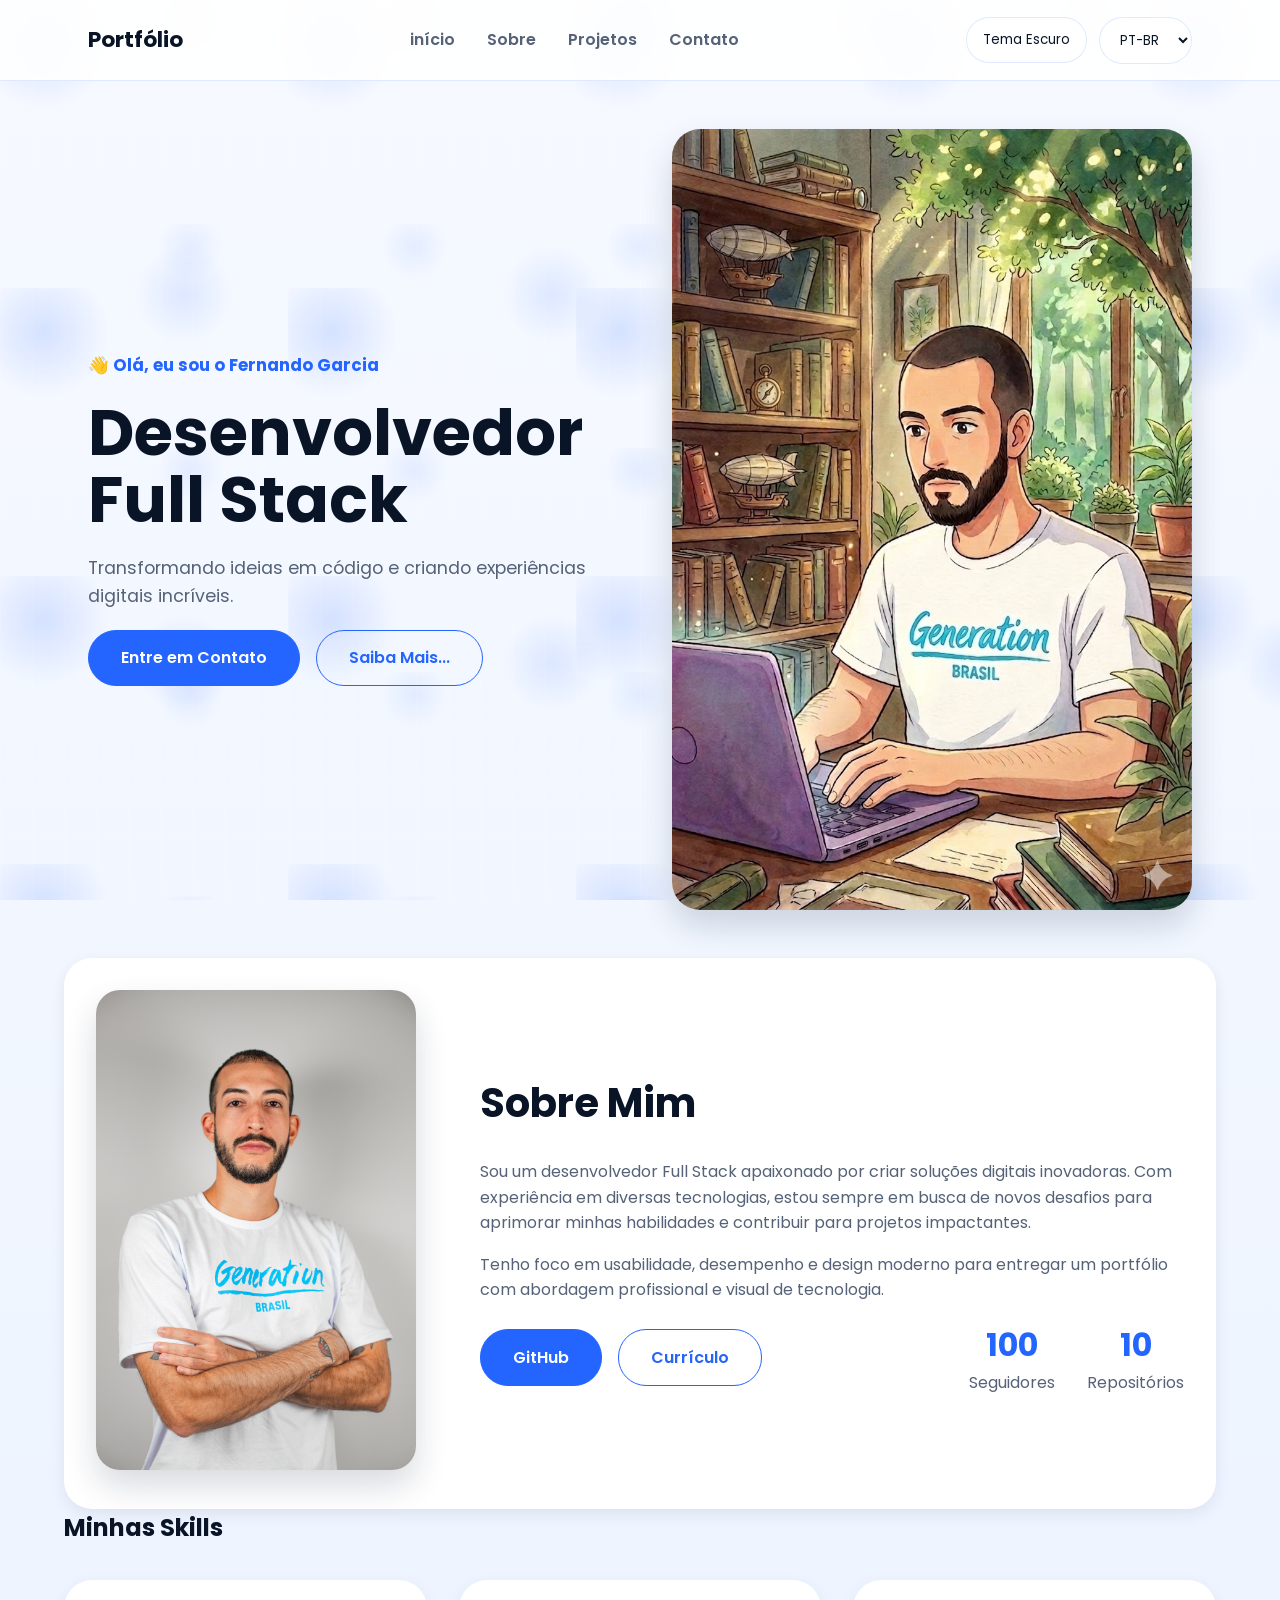
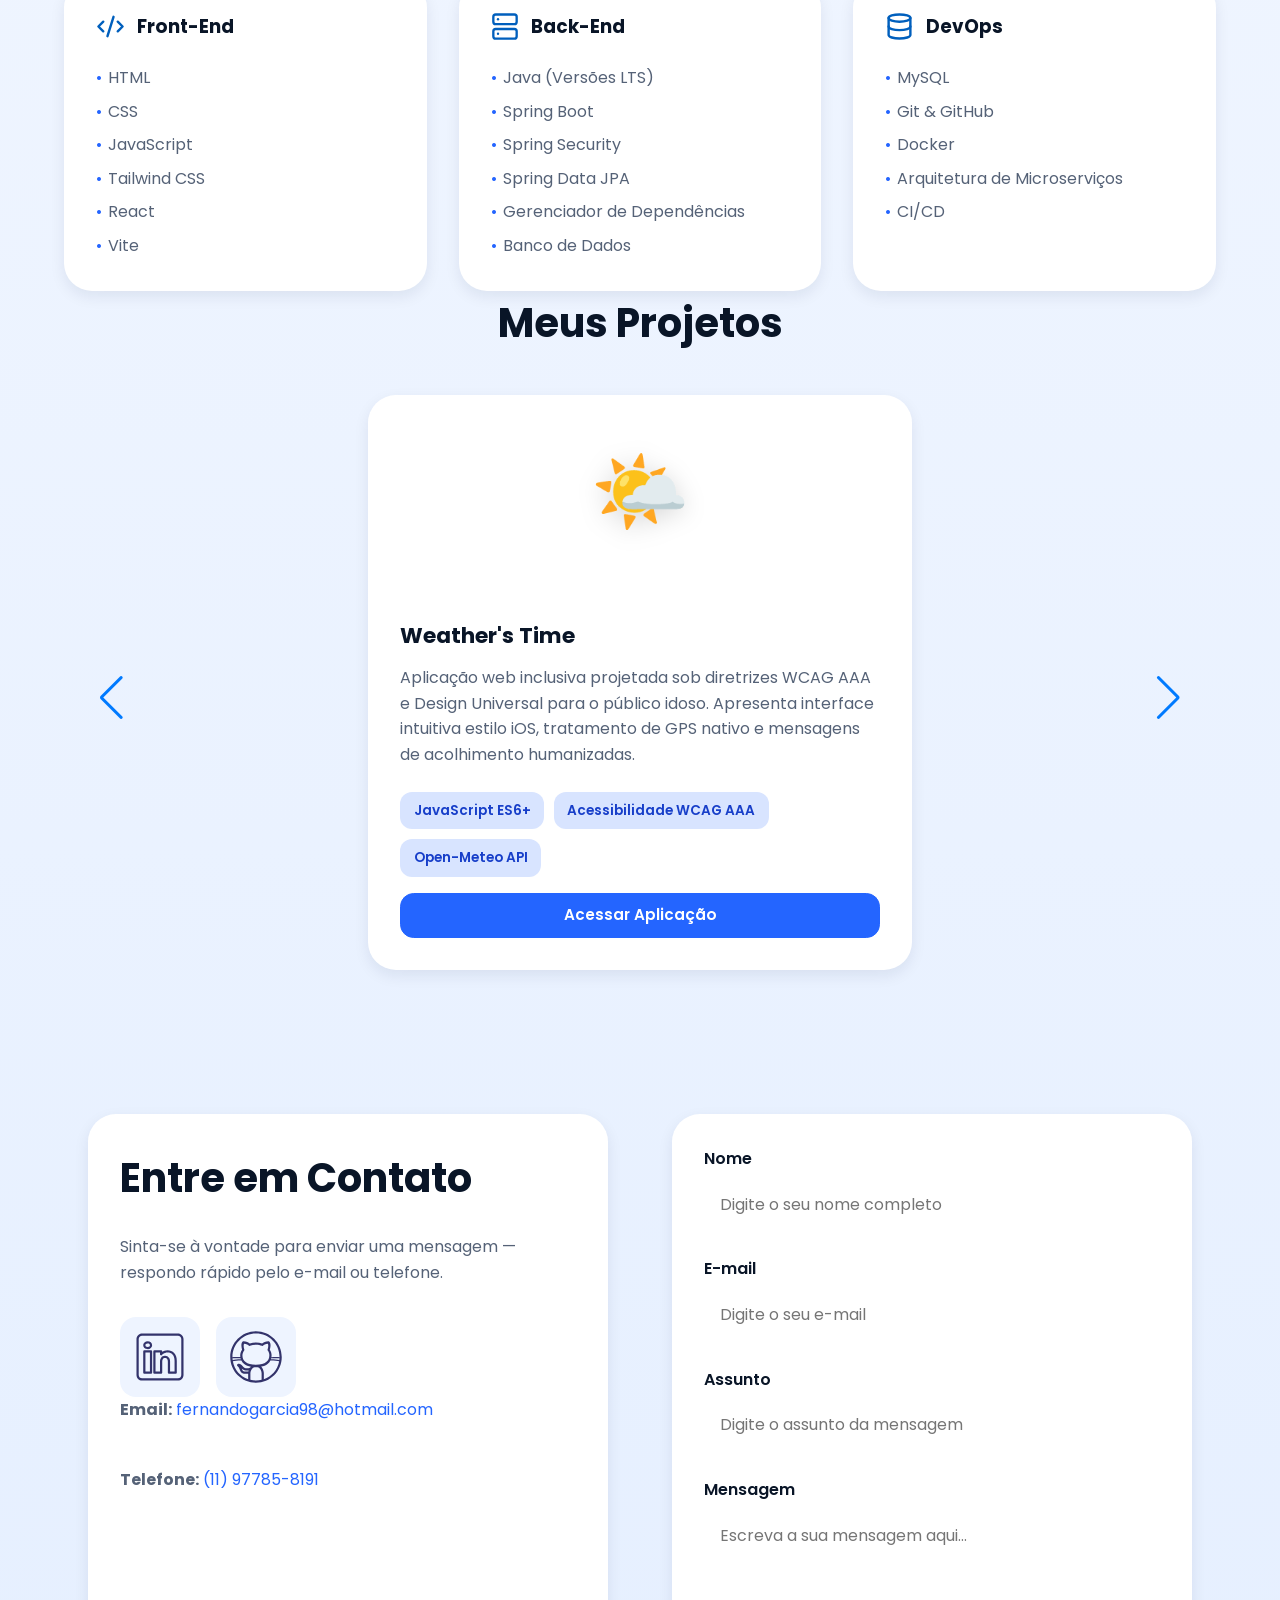
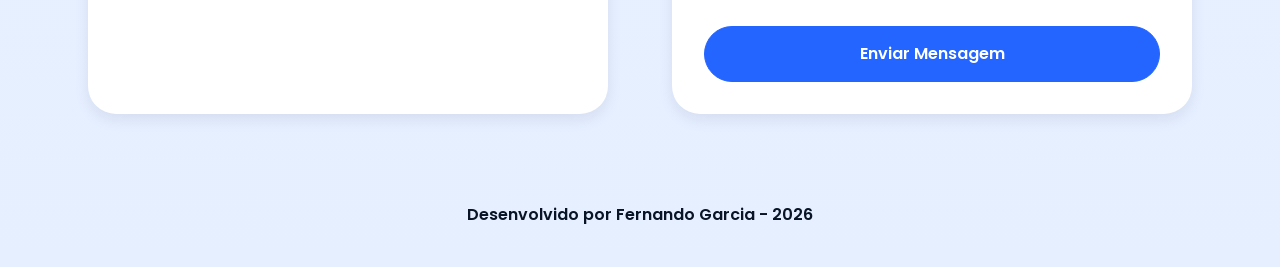
==== commit bbc7d562: "Upgrade" ====
--- a/index.html
+++ b/index.html
@@ -100,69 +100,81 @@
                 <div class="skills-card front">
                     <h3 class="skills-icon"><img src="./assets/icons/social/code.svg" alt="Front-End"> Front-End</h3>
                     <ul>
-                        <li>HTML/CSS</li>
-                        <li>Bootstrap</li>
+                        <li>HTML</li>
+                        <li>CSS</li>
                         <li>JavaScript</li>
-                        <li>TypeScript</li>
+                        <li>Tailwind CSS</li>
                         <li>React</li>
-                        <li>Responsive Design</li>
+                        <li>Vite</li>
                     </ul>
                 </div>
                 <div class="skills-card back">
                     <h3 class="skills-icon"><img src="./assets/icons/social/server.svg" alt="Back-End"> Back-End</h3>
                     <ul>
-                        <li>Java</li>
+                        <li>Java (Versões LTS)</li>
                         <li>Spring Boot</li>
                         <li>Spring Security</li>
-                        <li>REST APIs</li>
-                        <li>JPA/Hibernate</li>
-                        <li>Maven</li>
+                        <li>Spring Data JPA</li>
+                        <li>Gerenciador de Dependências</li>
+                        <li>Banco de Dados</li>
                     </ul>
                 </div>
                 <div class="skills-card dev">
-                    <h3 class="skills-icon"><img src="./assets/icons/social/database.svg" alt="DevOps & BD"> DevOps & BD
+                    <h3 class="skills-icon"><img src="./assets/icons/social/database.svg" alt="DevOps"> DevOps
                     </h3>
                     <ul>
                         <li>MySQL</li>
                         <li>Git & GitHub</li>
                         <li>Docker</li>
-                        <li>Linux</li>
+                        <li>Arquitetura de Microserviços</li>
+                        <li>CI/CD</li>
                     </ul>
                 </div>
             </div>
         </section>
 
         <section id="projects" class="section-container projects-container animate-on-scroll">
-            <h2 data-i18n="projectsTitle">Meus Projetos</h2>
-            <div class="swiper projects-swiper">
-                <div class="swiper-wrapper">
-                    <div class="swiper-slide">
-                        <article class="project-card">
-                            <figure class="project-image">
-                                <img src="./assets/icons/languages/github.svg" alt="Ícone GitHub">
-                            </figure>
-                            <div class="project-content">
-                                <h3>App Clima</h3>
-                                <p>Deploy em produção no GitHub Pages com interface limpa e responsiva.</p>
-                                <div class="project-tags">
-                                    <span class="tag">React</span>
-                                    <span class="tag">API Clima</span>
-                                </div>
-                                <div class="project-buttons">
-                                    <a href="https://github.com/nandogarciadev" target="_blank"
-                                        rel="noopener noreferrer" class="botao botao-sm">GitHub</a>
-                                    <a href="https://nandogarciadev.github.io/AppClima/" target="_blank"
-                                        rel="noopener noreferrer" class="botao-outline botao-sm">Deploy</a>
-                                </div>
-                            </div>
-                        </article>
+    <h2 data-i18n="projectsTitle">Meus Projetos</h2>
+    <div class="swiper projects-swiper">
+        <div class="swiper-wrapper">
+            <div class="swiper-slide">
+                <article class="project-card">
+                    <!-- Correção da tag e inserção do ícone maior com acessibilidade descritiva -->
+                    <figure class="project-image" style="display: flex; justify-content: center; align-items: center; padding: 20px; background: rgba(255,255,255,0.05); border-radius: 16px 16px 0 0;">
+                        <span role="img" aria-label="Sol entre nuvens" style="font-size: 5rem; filter: drop-shadow(0 4px 12px rgba(0,0,0,0.15));">🌤️</span>
+                    </figure>
+                    
+                    <div class="project-content">
+                        <!-- Nome comercial e técnico unificados -->
+                        <h3>Weather's Time</h3>
+                        
+                        <!-- Descrição com foco em soft skills, acessibilidade e design de impacto -->
+                        <p>Aplicação web inclusiva projetada sob diretrizes WCAG AAA e Design Universal para o público idoso. Apresenta interface intuitiva estilo iOS, tratamento de GPS nativo e mensagens de acolhimento humanizadas.</p>
+                        
+                        <!-- Tags atualizadas para refletir o seu domínio de JavaScript puro -->
+                        <div class="project-tags">
+                            <span class="tag">JavaScript ES6+</span>
+                            <span class="tag">Acessibilidade WCAG AAA</span>
+                            <span class="tag">Open-Meteo API</span>
+                        </div>
+                        
+                        <!-- Botão único de conversão direta conforme solicitado -->
+                        <div class="project-buttons">
+                            <a href="https://nandogarciadev.github.io/AppClima/" target="_blank"
+                                rel="noopener noreferrer" class="botao botao-sm" style="width: 100%; text-align: center; display: block;">
+                                Acessar Aplicação
+                            </a>
+                        </div>
                     </div>
-                </div>
-                <div class="swiper-button-next"></div>
-                <div class="swiper-button-prev"></div>
-                <div class="swiper-pagination"></div>
+                </article>
             </div>
-        </section>
+        </div>
+        <!-- Controles de navegação do Swiper -->
+        <div class="swiper-button-next"></div>
+        <div class="swiper-button-prev"></div>
+        <div class="swiper-pagination"></div>
+    </div>
+</section>
 
         <section id="contact" class="section-container contact-container animate-on-scroll">
             <article class="contact-info">
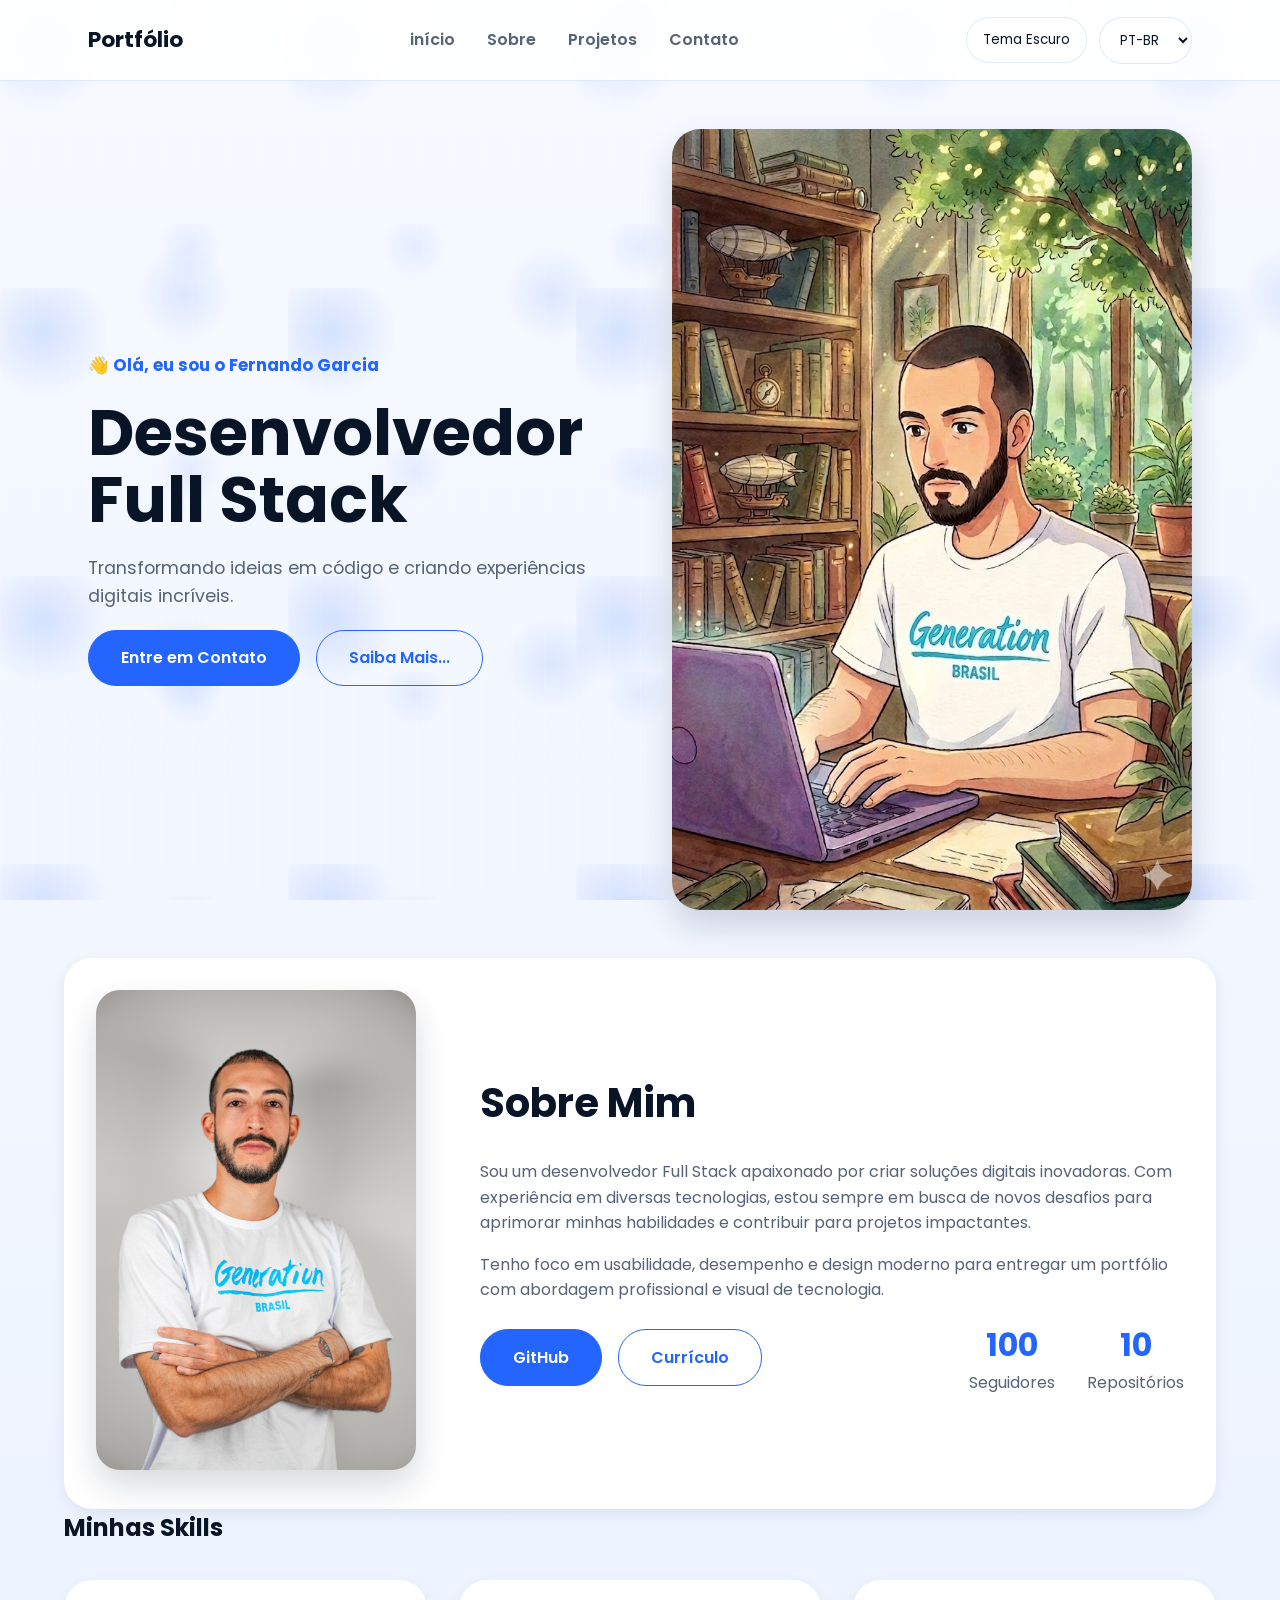
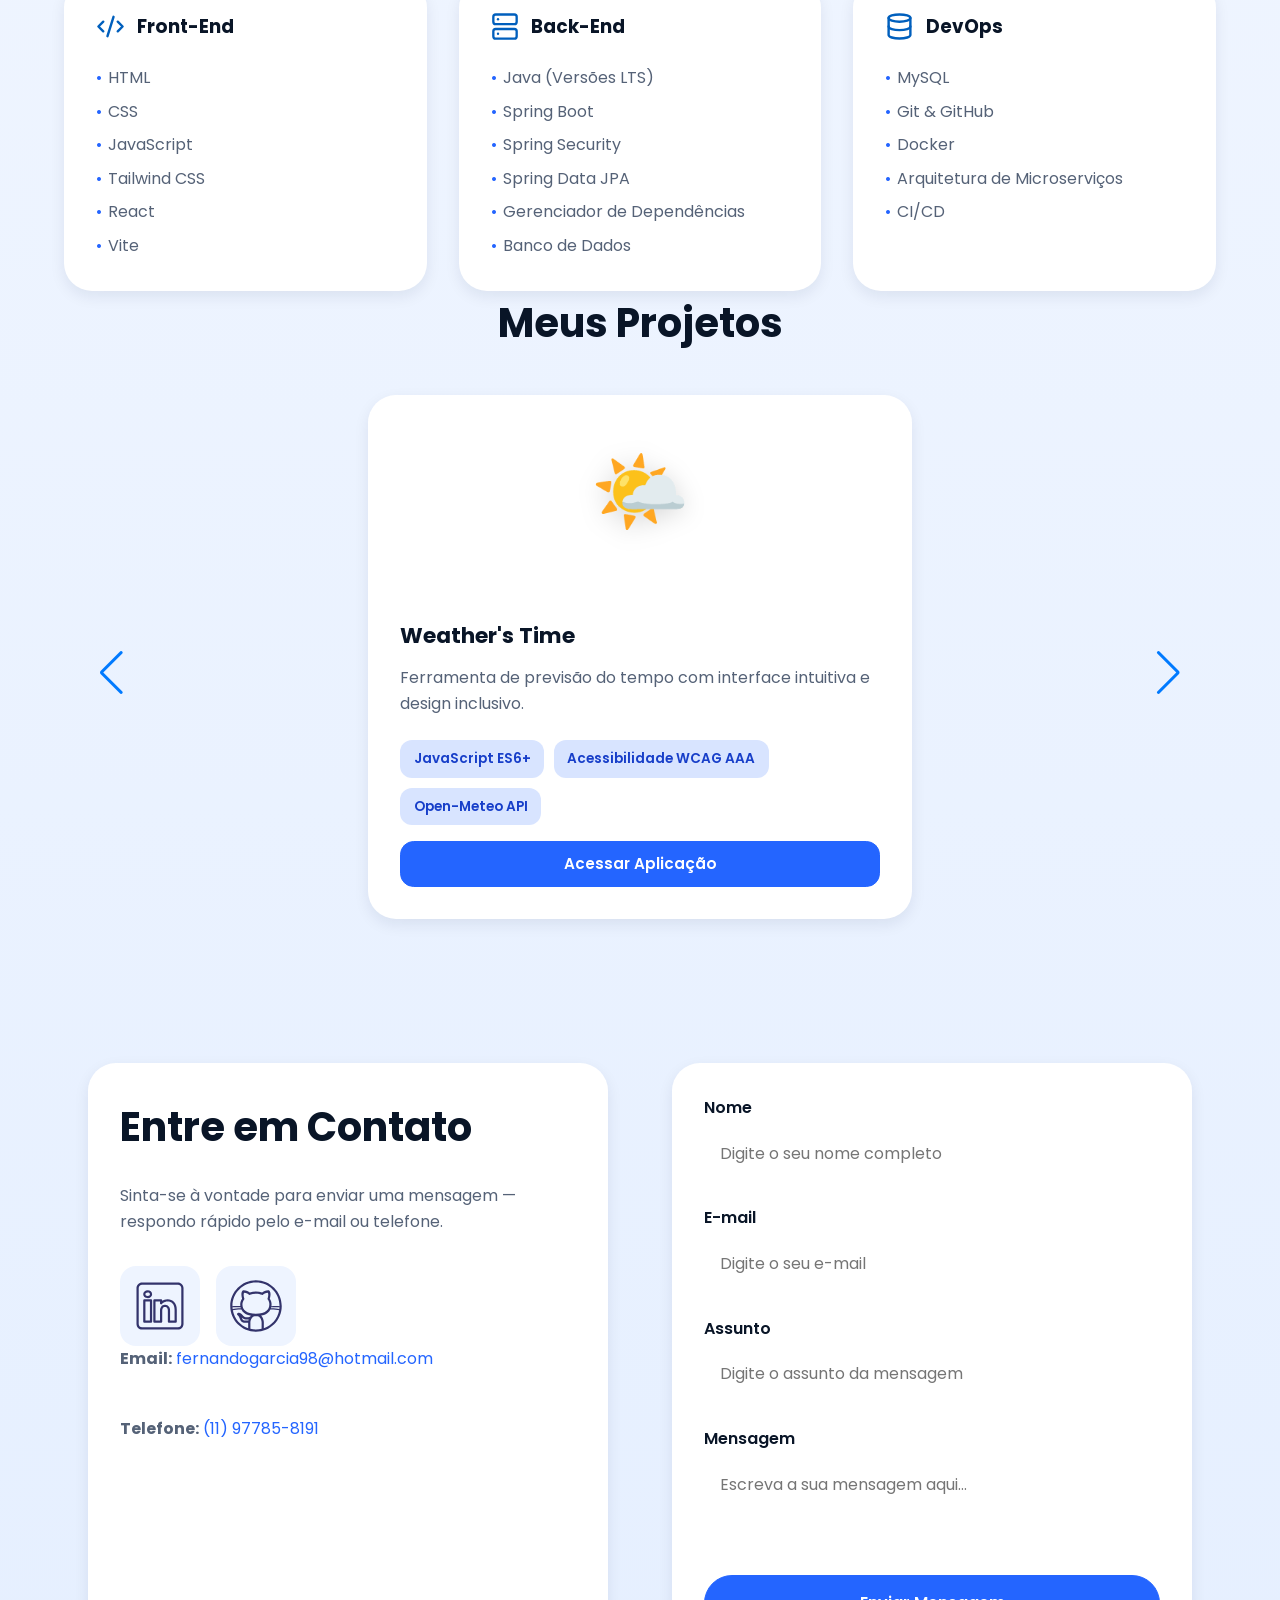
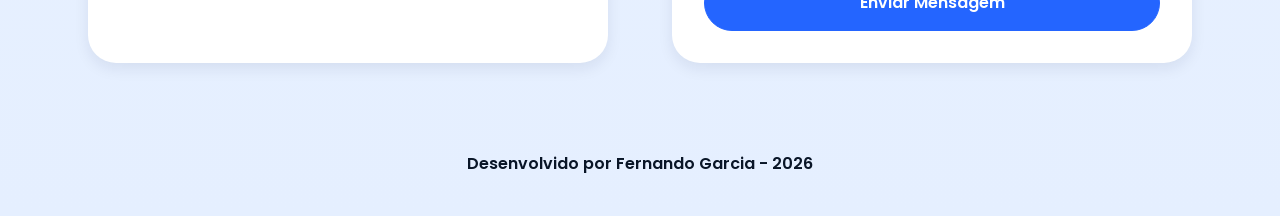
==== commit de2ad41e: "Upgrade" ====
--- a/index.html
+++ b/index.html
@@ -149,7 +149,7 @@
                         <h3>Weather's Time</h3>
                         
                         <!-- Descrição com foco em soft skills, acessibilidade e design de impacto -->
-                        <p>Aplicação web inclusiva projetada sob diretrizes WCAG AAA e Design Universal para o público idoso. Apresenta interface intuitiva estilo iOS, tratamento de GPS nativo e mensagens de acolhimento humanizadas.</p>
+                        <p>Ferramenta de previsão do tempo com interface intuitiva e design inclusivo.</p>
                         
                         <!-- Tags atualizadas para refletir o seu domínio de JavaScript puro -->
                         <div class="project-tags">
